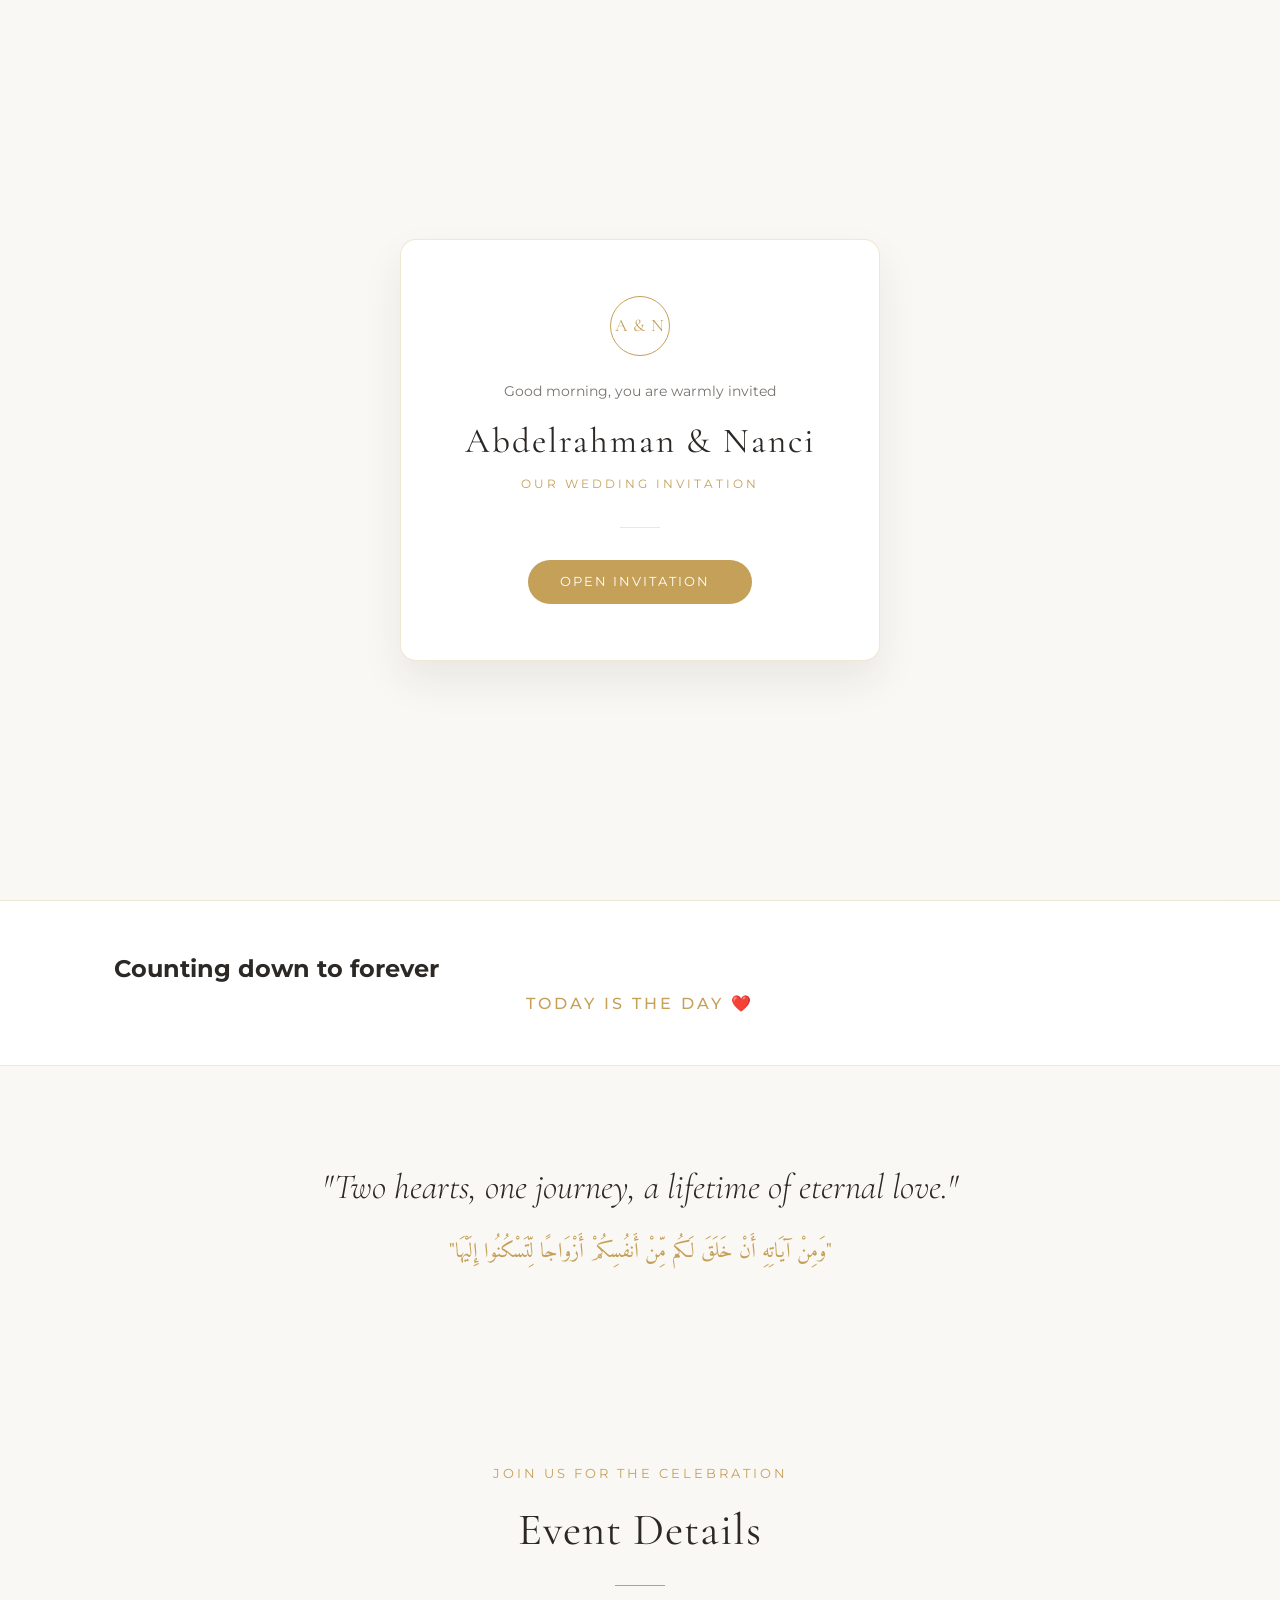
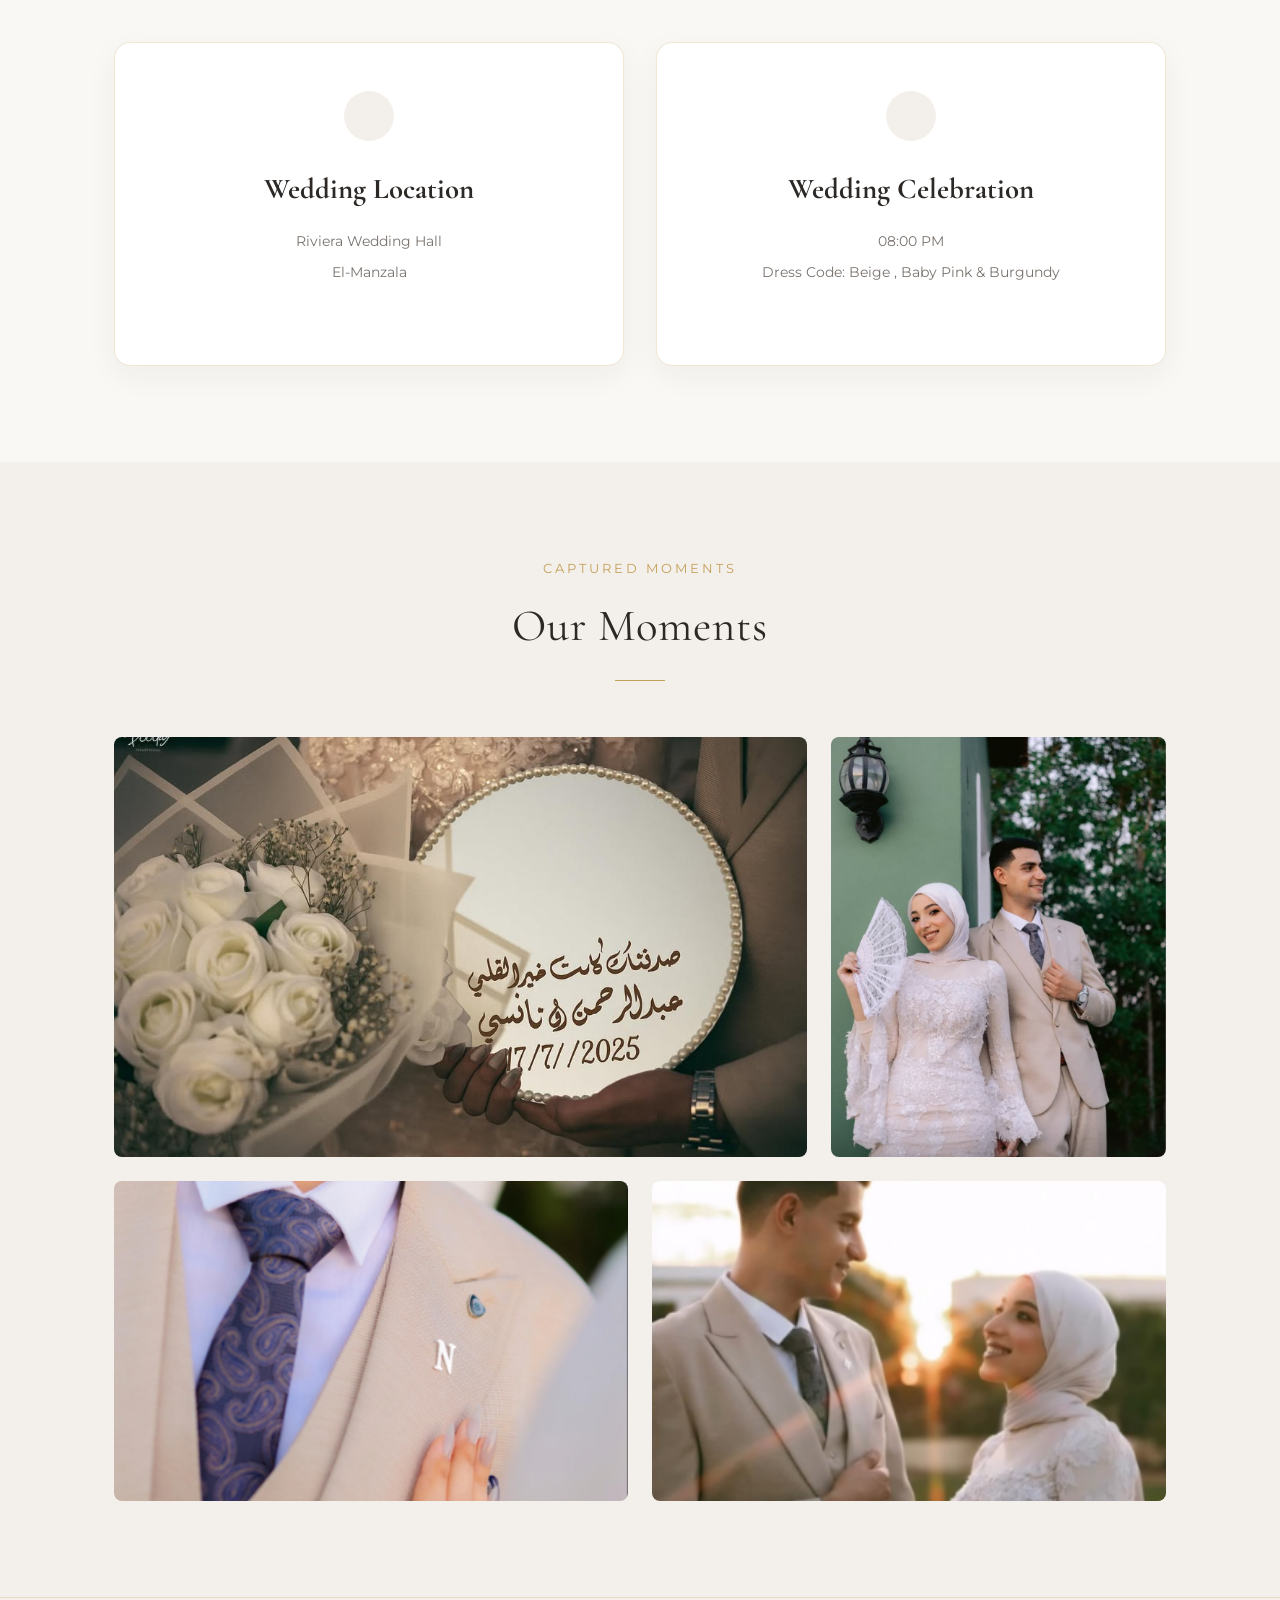
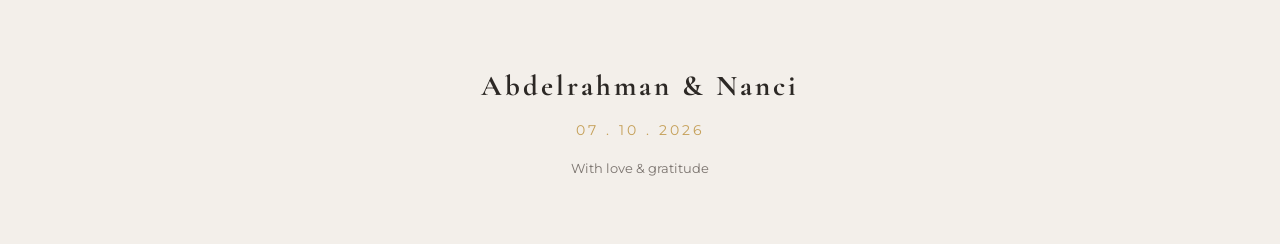
==== index.html @ 09356330 "Initial commit" ====
<!DOCTYPE html>
<html lang="en" dir="ltr">
<head>
    <meta charset="UTF-8">
    <meta name="viewport" content="width=device-width, initial-scale=1.0">
    <meta name="description" content=" Abdelrahman & Nanci Wedding Invitation — Join us as we celebrate the beginning of our forever.">
    <meta name="theme-color" content="#FAF8F5">
    
    <!-- Open Graph Metadata -->
    <meta property="og:title" content="Abdelrahman & Nanci | Wedding Invitation">
    <meta property="og:description" content="Join us in celebrating our wedding on October 2nd.">
    <meta property="og:type" content="website">

    <title>Abdelrahman &amp; Nanci | Wedding Invitation</title>

    <!-- Google Fonts -->
    <link rel="preconnect" href="https://fonts.googleapis.com">
    <link rel="preconnect" href="https://fonts.gstatic.com" crossorigin>
    <link href="https://fonts.googleapis.com/css2?family=Amiri:ital,wght@0,400;0,700;1,400&family=Cormorant+Garamond:ital,wght@0,300;0,400;0,600;1,400&family=Montserrat:wght@300;400;500;600&display=swap" rel="stylesheet">

    <!-- Lucide Icons -->
    <script src="https://unpkg.com/lucide@latest"></script>

    <!-- Main Stylesheet -->
    <link rel="stylesheet" href="index2.css">
</head>
<body>

    <!-- Canvas for Floating Flower Petals Effect -->
    <canvas id="petals-canvas"></canvas>

    <!-- Floating Audio Toggle Button -->
    <button id="audio-toggle" class="floating-audio-btn" aria-label="Toggle Background Music">
        <i data-lucide="music" class="music-icon"></i>
        <span class="audio-pulse"></span>
    </button>
   <!-- Inside index.html (Lines 22-24) -->
<audio id="bg-music" loop preload="auto">
    <!-- تأكد إن الملف موجود في نفس المسار ده أو حط الرابط المباشر -->
    <source src="music/شيرين_ياليلة_بيضا_بدون_موسيقى_دفوف_فقط.mp3" type="audio/mpeg">
</audio>

    <!-- Floating Language Switcher -->
    <div class="lang-switcher-container">
        <button id="lang-toggle-btn" class="lang-toggle-btn" aria-label="Switch Language">
            <span class="lang-label active" data-lang-code="en">EN</span>
            <span class="lang-divider">|</span>
            <span class="lang-label" data-lang-code="ar">عربي</span>
        </button>
    </div>

    <!-- Floating Navigation Bar -->
    <nav class="floating-nav" id="navbar">
        <div class="nav-brand"> A &amp; N </div>
        <button class="nav-hamburger" id="nav-toggle" aria-label="Toggle Menu">
            <i data-lucide="menu"></i>
        </button>
        <ul class="nav-links" id="nav-links">
            <li><a href="#hero" class="nav-item" data-i18n="navHome">Home</a></li>
            <li><a href="#story" class="nav-item" data-i18n="navStory">Our Story</a></li>
            <li><a href="#details" class="nav-item" data-i18n="navDetails">Details</a></li>
            <li><a href="#gallery" class="nav-item" data-i18n="navGallery">Gallery</a></li>
            <li><a href="#rsvp" class="nav-item" data-i18n="navRsvp">RSVP</a></li>
        </ul>
    </nav>

    <!-- 1. OPENING EXPERIENCE (ENVELOPE SCREEN) -->
    <div id="opening-screen" class="opening-screen">
        <div class="envelope-wrapper">
            <div class="envelope-card">
                <div class="monogram-badge"> A &amp; N</div>
                <p class="greeting-time" id="greeting-time">Good day, you are warmly invited</p>
                <h1 class="opening-names">Abdelrahman &amp;  Nanci</h1>
                <p class="opening-subtitle" data-i18n="openingSubtitle">OUR WEDDING INVITATION</p>
                <div class="divider-line"></div>
                <button id="open-invitation-btn" class="btn-opening">
                    <span data-i18n="openInvitationBtn">OPEN INVITATION</span>
                    <i data-lucide="heart" class="btn-icon"></i>
                </button>
            </div>
        </div>
    </div>

    <!-- MAIN INVITATION CONTENT -->
    <main id="main-content" class="main-content">

        <!-- 2. HERO SECTION -->
        <section id="hero" class="hero-section">
            <div class="hero-container">
                <p class="hero-parents-note" data-i18n="heroParentsNote">Together with their families</p>
                
                <div class="hero-names-wrap">
                    <h1 class="hero-name">Abdelrahman </h1>
                    <span class="hero-ampersand">&amp;</span>
                    <h1 class="hero-name"> Nanci</h1>
                </div>

                <div class="hero-date-badge">
                    <span class="date-line"></span>
                    <span class="hero-date-text" data-i18n="heroDateText">07 OCTOBER 2026</span>
                    <span class="date-line"></span>
                </div>

                <div class="hero-actions">
                    <button id="save-date-btn" class="btn-secondary">
                        <i data-lucide="calendar-plus"></i>
                        <span data-i18n="saveTheDate">Save The Date</span>
                    </button>
                </div>

                <a href="#story" class="scroll-discover" aria-label="Scroll Down">
                    <span data-i18n="scrollDiscover">Scroll to discover</span>
                    <i data-lucide="chevron-down" class="bounce-icon"></i>
                </a>
            </div>
        </section>

        <!-- 3. COUNTDOWN TIMER -->
        <section class="countdown-section">
            <div class="section-container">
                <h2 class="section-tag" data-i18n="countdownTag">Counting down to forever</h2>
                <div id="countdown" class="countdown-grid">
                    <div class="countdown-box">
                        <span id="days" class="countdown-num">00</span>
                        <span class="countdown-label" data-i18n="days">DAYS</span>
                    </div>
                    <div class="countdown-separator">:</div>
                    <div class="countdown-box">
                        <span id="hours" class="countdown-num">00</span>
                        <span class="countdown-label" data-i18n="hours">HOURS</span>
                    </div>
                    <div class="countdown-separator">:</div>
                    <div class="countdown-box">
                        <span id="minutes" class="countdown-num">00</span>
                        <span class="countdown-label" data-i18n="minutes">MINUTES</span>
                    </div>
                    <div class="countdown-separator">:</div>
                    <div class="countdown-box">
                        <span id="seconds" class="countdown-num">00</span>
                        <span class="countdown-label" data-i18n="seconds">SECONDS</span>
                    </div>
                </div>
            </div>
        </section>

        <!-- 4. LOVE QUOTE SECTION -->
        <section class="quote-section">
            <div class="section-container">
                <i data-lucide="quote" class="quote-icon"></i>
                <blockquote class="love-quote" data-i18n="loveQuote">
                    "Two hearts, one journey, a lifetime of eternal love." 
                </blockquote>
                <p class="arabic-verse" data-i18n="arabicVerse">
                    "وَمِنْ آيَاتِهِ أَنْ خَلَقَ لَكُم مِّنْ أَنفُسِكُمْ أَزْوَاجًا لِّتَسْكُنُوا إِلَيْهَا"
                </p>
            </div>
        </section>

        <!-- 5. OUR STORY TIMELINE -->
        <!-- <section id="story" class="story-section">
            <div class="section-container">
                <div class="section-header">
                    <span class="section-sub" data-i18n="storySub">Where it all began</span>
                    <h2 class="section-title" data-i18n="storyTitle">Our Story</h2>
                    <div class="section-line"></div>
                </div>

                <div class="timeline"> -->
                    <!-- Event 1 -->
                    <!-- <div class="timeline-item">
                        <div class="timeline-dot"></div>
                        <div class="timeline-content">
                            <span class="timeline-year">2024</span>
                            <h3 data-i18n="story1Title">The First Encounter</h3>
                            <p data-i18n="story1Desc">A quiet moment that sparkled a conversation, turning strangers into inseparable soulmates.</p>
                        </div>
                    </div> -->

                    <!-- Event 2 -->
                    <!-- <div class="timeline-item">
                        <div class="timeline-dot"></div>
                        <div class="timeline-content">
                            <span class="timeline-year">2025</span>
                            <h3 data-i18n="story2Title">The Promise</h3>
                            <p data-i18n="story2Desc">Hand in hand under the twilight sky, choosing each other for all of life's chapters.</p>
                        </div>
                    </div> -->

                    <!-- Event 3 -->
                    <!-- <div class="timeline-item">
                        <div class="timeline-dot"></div>
                        <div class="timeline-content">
                            <span class="timeline-year">2026</span>
                            <h3 data-i18n="story3Title">Forever Begins</h3>
                            <p data-i18n="story3Desc">Surrounded by those we treasure most, we step together into our new lifetime.</p>
                        </div>
                    </div>
                </div>
            </div>
        </section> -->

        <!-- 6. WEDDING DETAILS & CEREMONY/RECEPTION -->
        <section id="details" class="details-section">
            <div class="section-container">
                <div class="section-header">
                    <span class="section-sub" data-i18n="detailsSub">Join us for the celebration</span>
                    <h2 class="section-title" data-i18n="detailsTitle">Event Details</h2>
                    <div class="section-line"></div>
                </div>

                <div class="events-grid">
                    <!-- Ceremony Card -->
                    <div class="event-card">
                        <div class="event-icon-badge">
                            <i data-lucide="sparkles"></i>
                        </div>
                        <h3 class="event-card-title" data-i18n="ceremonyTitle">Wedding Location</h3>
                        <!-- <p class="event-time"><i data-lucide="clock"></i> <span data-i18n="ceremonyTime">06:00 PM</span></p> -->
                        <p class="event-venue" data-i18n="ceremonyVenue"> Riviera Wedding Hall</p>
                        <p class="event-address" data-i18n="ceremonyAddress"> El-Manzala</p>
                        
                        <div class="event-card-actions">
                            <!-- <a id="ceremony-map-btn" href="#" target="_blank" rel="noopener" class="btn-card">
                                <i data-lucide="map-pin"></i> <span data-i18n="viewLocation">View Location</span>
                            </a>
                            <button class="btn-card copy-location-btn" data-location="123 Luxury Avenue, Metropolis">
                                <i data-lucide="copy"></i> <span data-i18n="copyAddress">Copy Address</span>
                            </button> -->
                        </div>
                    </div>

                    <!-- Reception Card -->
                    <div class="event-card">
                        <div class="event-icon-badge">
                            <i data-lucide="glass-water"></i>
                        </div>
                        <h3 class="event-card-title" data-i18n="receptionTitle">Wedding  Celebration</h3>
                        <p class="event-time"><i data-lucide="clock"></i> <span data-i18n="receptionTime">08:00 PM</span></p>
                        <p class="event-dresscode" data-i18n="dressCode">Dress Code: Beige , Baby Pink & Burgundy</p>
                        <!-- <p class="event-venue" data-i18n="receptionVenue">The Crystal Garden Pavilion</p>
                        <p class="event-address" data-i18n="receptionAddress">123 Luxury Avenue, Metropolis</p> -->
                        <!-- <p class="event-dresscode" data-i18n="receptionNote">Music, Fine Dining &amp; Dancing</p> -->

                        <!-- <div class="event-card-actions">
                            <a id="reception-map-btn" href="#" target="_blank" rel="noopener" class="btn-card">
                                <i data-lucide="map-pin"></i> <span data-i18n="viewLocation">View Location</span>
                            </a>
                        </div> -->
                    </div>
                </div>
            </div>
        </section>

        <!-- 7. PHOTO GALLERY -->
        <section id="gallery" class="gallery-section">
            <div class="section-container">
                <div class="section-header">
                    <span class="section-sub" data-i18n="gallerySub">Captured Moments</span>
                    <h2 class="section-title" data-i18n="galleryTitle">Our Moments</h2>
                    <div class="section-line"></div>
                </div>

                <!-- Asymmetrical Editorial Gallery Layout -->
                <div class="gallery-asymmetric">
                
                    <div class="gallery-item item-large" data-img-src="img">
                        <img src="img/img1.jpg">
                        <div class="gallery-overlay"><i data-lucide="maximize-2"></i></div>
                    </div>
                    <div class="gallery-item item-tall" data-img-src="https://images.unsplash.com/photo-1511285560929-80b456fea0bc?auto=format&fit=crop&w=1200&q=80">
                        <img src="img/img2.png">
                        <div class="gallery-overlay"><i data-lucide="maximize-2"></i></div>
                    </div>
                    <div class="gallery-item item-standard" data-img-src="https://images.unsplash.com/photo-1522673607200-164d1b6ce486?auto=format&fit=crop&w=1200&q=80">
                        <img src="img/img7.png">
                        <div class="gallery-overlay"><i data-lucide="maximize-2"></i></div>
                    </div>
                    <div class="gallery-item item-standard" data-img-src="https://images.unsplash.com/photo-1583939003579-730e3918a45a?auto=format&fit=crop&w=1200&q=80">
                        <img src="img/img8.png">
                        <div class="gallery-overlay"><i data-lucide="maximize-2"></i></div>
                    </div>
                </div>
            </div>
        </section>

        <!-- Lightbox Modal -->
        <div id="lightbox-modal" class="lightbox-modal" role="dialog" aria-hidden="true">
            <button id="lightbox-close" class="lightbox-close" aria-label="Close Lightbox">&times;</button>
            <img id="lightbox-img" src="" alt="Enlarged photo view">
        </div>

        <!-- 8. RSVP SECTION -->
        <!-- <section id="rsvp" class="rsvp-section">
            <div class="section-container">
                <div class="section-header">
                    <span class="section-sub" data-i18n="rsvpSub">Kindly respond by September 1st</span>
                    <h2 class="section-title" data-i18n="rsvpTitle">Will You Join Us?</h2>
                    <div class="section-line"></div>
                </div>

                <div class="rsvp-card-wrapper">
                    <form id="rsvp-form" class="rsvp-form">
                        <div class="form-group">
                            <label for="guest-name" data-i18n="labelName">Full Name</label>
                            <input type="text" id="guest-name" class="form-control" required placeholder="e.g. Lord & Lady Smith">
                        </div>

                        <div class="form-row">
                            <div class="form-group">
                                <label for="guest-count" data-i18n="labelGuests">Number of Guests</label>
                                <select id="guest-count" class="form-control">
                                    <option value="1">1 Guest</option>
                                    <option value="2">2 Guests</option>
                                    <option value="3">3 Guests</option>
                                    <option value="4">4 Guests</option>
                                </select>
                            </div> -->

                            <!-- <div class="form-group">
                                <label for="attendance" data-i18n="labelAttendance">Attendance</label>
                                <select id="attendance" class="form-control" required>
                                    <option value="accept" data-i18n="optAccept">Joyfully Accept</option>
                                    <option value="decline" data-i18n="optDecline">Regretfully Decline</option>
                                </select>
                            </div>
                        </div>

                        <div class="form-group">
                            <label for="guest-message" data-i18n="labelMessage">Message for the Couple (Optional)</label>
                            <textarea id="guest-message" class="form-control" rows="3" placeholder="Write your warm wishes..."></textarea>
                        </div>

                        <button type="submit" class="btn-primary" id="rsvp-submit-btn">
                            <span data-i18n="confirmRsvp">Confirm RSVP</span>
                            <i data-lucide="send"></i>
                        </button>
                    </form> -->

                    <!-- Success Feedback Card -->
                    <div id="rsvp-success" class="rsvp-success hidden">
                        <div class="success-icon"><i data-lucide="check-circle-2"></i></div>
                        <h3 data-i18n="rsvpSuccessTitle">Thank You!</h3>
                        <p data-i18n="rsvpSuccessText">Your response has been delightfully received. We look forward to celebrating with you.</p>
                    </div>
                </div>
            </div>
        </section>

    </main>

    <!-- FOOTER -->
    <footer class="footer">
        <div class="section-container">
            <h2 class="footer-names">Abdelrahman &amp; Nanci</h2>
            <p class="footer-date">07 . 10 . 2026</p>
            <p class="footer-note" data-i18n="footerNote">With love &amp; gratitude</p>
        </div>
    </footer>

    <!-- JavaScript File -->
    <script src="main2.js"></script>
</body>
</html>
---- index2.css ----
/* ==========================================================================
   LUXURY DESIGN SYSTEM & CSS VARIABLES
   ========================================================================== */
:root {
    /* Color Palette */
    --color-bg: #FAF8F5;               /* Warm Ivory / Soft Cream */
    --color-surface: #FFFFFF;          /* Pure White for Cards */
    --color-surface-alt: #F3EFEA;      /* Warm Beige Contrast */
    --color-accent-gold: #C5A059;      /* Muted Luxury Gold */
    --color-gold-hover: #B08D46;       /* Deep Gold Hover */
    --color-text-main: #2C2825;        /* Deep Charcoal */
    --color-text-muted: #7A736E;       /* Muted Warm Brown Gray */
    --color-border: rgba(197, 160, 89, 0.25); /* Muted Gold Border */

    /* Typography */
    --font-heading: 'Cormorant Garamond', 'Amiri', serif;
    --font-body: 'Montserrat', 'Amiri', sans-serif;
    --font-arabic: 'Amiri', serif;

    /* Layout & Geometry */
    --radius-sm: 4px;
    --radius-md: 8px;
    --radius-lg: 16px;
    --transition-smooth: all 0.5s cubic-bezier(0.16, 1, 0.3, 1);
    --shadow-soft: 0 10px 30px rgba(44, 40, 37, 0.05);
}

/* RTL Override Variables when [dir="rtl"] */
[dir="rtl"] {
    --font-heading: 'Amiri', 'Cormorant Garamond', serif;
    --font-body: 'Amiri', 'Montserrat', serif;
}

/* ==========================================================================
   RESET & GLOBAL BASE STYLES
   ========================================================================== */
* {
    margin: 0;
    padding: 0;
    box-sizing: border-box;
}

html {
    scroll-behavior: smooth;
    font-size: 16px;
}

body {
    background-color: var(--color-bg);
    color: var(--color-text-main);
    font-family: var(--font-body);
    line-height: 1.7;
    overflow-x: hidden;
    -webkit-font-smoothing: antialiased;
}

/* Petals Floating Canvas */
#petals-canvas {
    position: fixed;
    top: 0;
    left: 0;
    width: 100vw;
    height: 100vh;
    pointer-events: none;
    z-index: 10;
}

.section-container {
    max-width: 1100px;
    margin: 0 auto;
    padding: 0 1.5rem;
}

.section-header {
    text-align: center;
    margin-bottom: 3.5rem;
    animation: revealUp linear both;
    animation-timeline: view();
    animation-range: entry 10% cover 30%;
}

.section-sub {
    text-transform: uppercase;
    letter-spacing: 3px;
    font-size: 0.8rem;
    color: var(--color-accent-gold);
    display: block;
    margin-bottom: 0.5rem;
}

.section-title {
    font-family: var(--font-heading);
    font-size: 2.8rem;
    font-weight: 400;
    letter-spacing: 1px;
}

.section-line {
    width: 50px;
    height: 1px;
    background: var(--color-accent-gold);
    margin: 1rem auto 0;
}

/* ==========================================================================
   FLOATING BUTTONS & NAVIGATION
   ========================================================================== */
.floating-audio-btn {
    position: fixed;
    bottom: 24px;
    right: 24px;
    z-index: 99;
    width: 48px;
    height: 48px;
    border-radius: 50%;
    background: var(--color-surface);
    border: 1px solid var(--color-border);
    color: var(--color-accent-gold);
    cursor: pointer;
    display: flex;
    align-items: center;
    justify-content: center;
    box-shadow: var(--shadow-soft);
    transition: var(--transition-smooth);
}

[dir="rtl"] .floating-audio-btn {
    right: auto;
    left: 24px;
}

.floating-audio-btn:hover {
    transform: scale(1.08);
    background: var(--color-accent-gold);
    color: #FFF;
}

.audio-pulse {
    position: absolute;
    inset: -4px;
    border-radius: 50%;
    border: 1px solid var(--color-accent-gold);
    opacity: 0;
    pointer-events: none;
}

.floating-audio-btn.playing .audio-pulse {
    animation: pulseRing 2s infinite ease-out;
}

@keyframes pulseRing {
    0% { transform: scale(0.9); opacity: 0.8; }
    100% { transform: scale(1.4); opacity: 0; }
}

/* Language Switcher */
.lang-switcher-container {
    position: fixed;
    top: 24px;
    right: 24px;
    z-index: 100;
}

[dir="rtl"] .lang-switcher-container {
    right: auto;
    left: 24px;
}

.lang-toggle-btn {
    background: rgba(250, 248, 245, 0.85);
    backdrop-filter: blur(8px);
    border: 1px solid var(--color-border);
    padding: 6px 14px;
    border-radius: 30px;
    cursor: pointer;
    font-family: var(--font-body);
    font-size: 0.8rem;
    color: var(--color-text-muted);
    display: flex;
    gap: 8px;
    align-items: center;
    box-shadow: var(--shadow-soft);
}

.lang-label.active {
    color: var(--color-accent-gold);
    font-weight: 600;
}

/* Floating Navigation Bar */
.floating-nav {
    position: fixed;
    top: 24px;
    left: 50%;
    transform: translateX(-50%);
    z-index: 90;
    width: 90%;
    max-width: 650px;
    background: rgba(250, 248, 245, 0.85);
    backdrop-filter: blur(12px);
    border: 1px solid var(--color-border);
    border-radius: 40px;
    padding: 0.75rem 1.5rem;
    display: flex;
    align-items: center;
    justify-content: space-between;
    box-shadow: var(--shadow-soft);
    transition: var(--transition-smooth);
}

.nav-brand {
    font-family: var(--font-heading);
    font-size: 1.2rem;
    letter-spacing: 2px;
    color: var(--color-accent-gold);
}

.nav-links {
    display: flex;
    list-style: none;
    gap: 1.5rem;
}

.nav-item {
    text-decoration: none;
    color: var(--color-text-main);
    font-size: 0.85rem;
    font-weight: 400;
    letter-spacing: 1px;
    transition: var(--transition-smooth);
}

.nav-item:hover {
    color: var(--color-accent-gold);
}

.nav-hamburger {
    display: none;
    background: none;
    border: none;
    color: var(--color-text-main);
    cursor: pointer;
}

/* ==========================================================================
   1. OPENING ENVELOPE EXPERIENCE
   ========================================================================== */
.opening-screen {
    position: fixed;
    inset: 0;
    z-index: 999;
    background-color: var(--color-bg);
    display: flex;
    align-items: center;
    justify-content: center;
    padding: 1.5rem;
    transition: opacity 1s cubic-bezier(0.16, 1, 0.3, 1), transform 1s ease;
}

.opening-screen.fade-out {
    opacity: 0;
    transform: scale(1.05);
    pointer-events: none;
}

.envelope-wrapper {
    max-width: 480px;
    width: 100%;
}

.envelope-card {
    background: var(--color-surface);
    border: 1px solid var(--color-border);
    padding: 3.5rem 2rem;
    border-radius: var(--radius-lg);
    text-align: center;
    box-shadow: 0 20px 40px rgba(44, 40, 37, 0.08);
}

.monogram-badge {
    width: 60px;
    height: 60px;
    border-radius: 50%;
    border: 1px solid var(--color-accent-gold);
    display: flex;
    align-items: center;
    justify-content: center;
    margin: 0 auto 1.5rem;
    font-family: var(--font-heading);
    color: var(--color-accent-gold);
    font-size: 1.1rem;
    letter-spacing: 1px;
}

.greeting-time {
    font-size: 0.85rem;
    color: var(--color-text-muted);
    margin-bottom: 0.5rem;
}

.opening-names {
    font-family: var(--font-heading);
    font-size: 2.2rem;
    font-weight: 400;
    letter-spacing: 2px;
    margin-bottom: 0.2rem;
}

.opening-subtitle {
    font-size: 0.75rem;
    letter-spacing: 3px;
    color: var(--color-accent-gold);
}

.divider-line {
    width: 40px;
    height: 1px;
    background: var(--color-border);
    margin: 2rem auto;
}

.btn-opening {
    background: var(--color-accent-gold);
    color: #FFF;
    border: none;
    padding: 0.9rem 2rem;
    border-radius: 30px;
    font-family: var(--font-body);
    font-size: 0.8rem;
    letter-spacing: 2px;
    cursor: pointer;
    display: inline-flex;
    align-items: center;
    gap: 10px;
    transition: var(--transition-smooth);
}

.btn-opening:hover {
    background: var(--color-gold-hover);
    transform: translateY(-2px);
}

/* ==========================================================================
   2. HERO SECTION
   ========================================================================== */
.hero-section {
    min-height: 100vh;
    display: flex;
    align-items: center;
    justify-content: center;
    text-align: center;
    padding: 6rem 1.5rem 4rem;
    position: relative;
    background: radial-gradient(circle at center, rgba(243, 239, 234, 0.6) 0%, var(--color-bg) 70%);
}

.hero-parents-note {
    font-size: 0.9rem;
    text-transform: uppercase;
    letter-spacing: 3px;
    color: var(--color-text-muted);
    margin-bottom: 1.5rem;
}

.hero-names-wrap {
    margin-bottom: 2rem;
}

.hero-name {
    font-family: var(--font-heading);
    font-size: 5rem;
    font-weight: 300;
    letter-spacing: 4px;
    line-height: 1.1;
}

.hero-ampersand {
    display: block;
    font-family: var(--font-heading);
    font-size: 2.5rem;
    color: var(--color-accent-gold);
    font-style: italic;
    margin: 0.5rem 0;
}

.hero-date-badge {
    display: inline-flex;
    align-items: center;
    gap: 15px;
    margin-bottom: 2.5rem;
}

.date-line {
    width: 30px;
    height: 1px;
    background: var(--color-accent-gold);
}

.hero-date-text {
    font-size: 1rem;
    letter-spacing: 3px;
    color: var(--color-accent-gold);
    font-weight: 500;
}

.scroll-discover {
    position: absolute;
    bottom: 30px;
    left: 50%;
    transform: translateX(-50%);
    text-decoration: none;
    color: var(--color-text-muted);
    font-size: 0.75rem;
    letter-spacing: 2px;
    display: flex;
    flex-direction: column;
    align-items: center;
    gap: 8px;
    text-transform: uppercase;
}

.bounce-icon {
    width: 18px;
    height: 18px;
    animation: bounce 2s infinite;
}

@keyframes bounce {
    0%, 20%, 50%, 80%, 100% { transform: translateY(0); }
    40% { transform: translateY(-6px); }
    60% { transform: translateY(-3px); }
}

/* ==========================================================================
   3. COUNTDOWN & BUTTONS
   ========================================================================== */
.countdown-section {
    padding: 3rem 1.5rem;
    background: var(--color-surface);
    border-top: 1px solid var(--color-border);
    border-bottom: 1px solid var(--color-border);
}

.countdown-tag {
    text-align: center;
    font-size: 0.85rem;
    letter-spacing: 2px;
    text-transform: uppercase;
    color: var(--color-accent-gold);
    margin-bottom: 2rem;
}

.countdown-grid {
    display: flex;
    align-items: center;
    justify-content: center;
    gap: 1.5rem;
    animation: revealUp linear both;
    animation-timeline: view();
    animation-range: entry 10% cover 30%;
}

.countdown-box {
    text-align: center;
    min-width: 70px;
}

.countdown-num {
    font-family: var(--font-heading);
    font-size: 3.2rem;
    line-height: 1;
    font-weight: 300;
    color: var(--color-text-main);
}

.countdown-label {
    font-size: 0.7rem;
    letter-spacing: 2px;
    color: var(--color-text-muted);
}

.countdown-separator {
    font-family: var(--font-heading);
    font-size: 2rem;
    color: var(--color-accent-gold);
    margin-top: -1.2rem;
}

/* Buttons */
.btn-primary, .btn-secondary {
    padding: 0.85rem 1.8rem;
    border-radius: 30px;
    font-family: var(--font-body);
    font-size: 0.8rem;
    letter-spacing: 2px;
    cursor: pointer;
    display: inline-flex;
    align-items: center;
    gap: 10px;
    transition: var(--transition-smooth);
    text-transform: uppercase;
    text-decoration: none;
}

.btn-primary {
    background: var(--color-accent-gold);
    color: #FFF;
    border: none;
}

.btn-primary:hover {
    background: var(--color-gold-hover);
}

.btn-secondary {
    background: transparent;
    color: var(--color-text-main);
    border: 1px solid var(--color-border);
}

.btn-secondary:hover {
    border-color: var(--color-accent-gold);
    color: var(--color-accent-gold);
}

/* ==========================================================================
   4. QUOTE SECTION
   ========================================================================== */
.quote-section {
    padding: 6rem 1.5rem;
    text-align: center;
    animation: revealUp linear both;
    animation-timeline: view();
    animation-range: entry 15% cover 35%;
}

.quote-icon {
    width: 32px;
    height: 32px;
    color: var(--color-accent-gold);
    margin-bottom: 1.5rem;
    opacity: 0.6;
}

.love-quote {
    font-family: var(--font-heading);
    font-size: 2.2rem;
    font-weight: 300;
    font-style: italic;
    max-width: 700px;
    margin: 0 auto 1.5rem;
    line-height: 1.4;
}

.arabic-verse {
    font-family: var(--font-arabic);
    font-size: 1.3rem;
    color: var(--color-accent-gold);
    direction: rtl;
}

/* ==========================================================================
   5. OUR STORY TIMELINE
   ========================================================================== */
.story-section {
    padding: 6rem 1.5rem;
    background: var(--color-surface-alt);
}

.timeline {
    position: relative;
    max-width: 700px;
    margin: 0 auto;
}

.timeline::before {
    content: '';
    position: absolute;
    top: 0;
    bottom: 0;
    left: 50%;
    width: 1px;
    background: var(--color-border);
    transform: translateX(-50%);
}

[dir="rtl"] .timeline::before {
    left: auto;
    right: 50%;
    transform: translateX(50%);
}

.timeline-item {
    position: relative;
    margin-bottom: 3rem;
    width: 50%;
    padding: 0 2rem;
    animation: revealUp linear both;
    animation-timeline: view();
    animation-range: entry 10% cover 30%;
}

.timeline-item:nth-child(odd) {
    left: 0;
    text-align: right;
}

.timeline-item:nth-child(even) {
    left: 50%;
    text-align: left;
}

[dir="rtl"] .timeline-item:nth-child(odd) {
    left: auto;
    right: 0;
    text-align: left;
}

[dir="rtl"] .timeline-item:nth-child(even) {
    left: auto;
    right: 50%;
    text-align: right;
}

.timeline-dot {
    position: absolute;
    top: 5px;
    width: 12px;
    height: 12px;
    border-radius: 50%;
    background: var(--color-accent-gold);
    border: 3px solid var(--color-surface-alt);
    transition: transform 0.4s ease;
}

.timeline-item:hover .timeline-dot {
    transform: scale(1.4);
}

.timeline-item:nth-child(odd) .timeline-dot {
    right: -6px;
}

.timeline-item:nth-child(even) .timeline-dot {
    left: -6px;
}

[dir="rtl"] .timeline-item:nth-child(odd) .timeline-dot {
    right: auto;
    left: -6px;
}

[dir="rtl"] .timeline-item:nth-child(even) .timeline-dot {
    left: auto;
    right: -6px;
}

.timeline-year {
    font-family: var(--font-heading);
    font-size: 1.4rem;
    color: var(--color-accent-gold);
}

.timeline-content h3 {
    font-size: 1.1rem;
    font-weight: 500;
    margin-bottom: 0.4rem;
}

.timeline-content p {
    font-size: 0.85rem;
    color: var(--color-text-muted);
}

/* ==========================================================================
   6. DETAILS & CARDS
   ========================================================================== */
.details-section {
    padding: 6rem 1.5rem;
}

.events-grid {
    display: grid;
    grid-template-columns: repeat(auto-fit, minmax(300px, 1fr));
    gap: 2rem;
}

.event-card {
    background: var(--color-surface);
    border: 1px solid var(--color-border);
    border-radius: var(--radius-lg);
    padding: 3rem 2rem;
    text-align: center;
    box-shadow: var(--shadow-soft);
    transition: var(--transition-smooth);
    animation: revealUp linear both;
    animation-timeline: view();
    animation-range: entry 10% cover 30%;
}

.event-card:hover {
    transform: translateY(-8px);
    box-shadow: 0 15px 35px rgba(197, 160, 89, 0.15);
}

.event-icon-badge {
    width: 50px;
    height: 50px;
    border-radius: 50%;
    background: var(--color-surface-alt);
    color: var(--color-accent-gold);
    display: flex;
    align-items: center;
    justify-content: center;
    margin: 0 auto 1.5rem;
    transition: transform 0.4s ease;
}

.event-card:hover .event-icon-badge {
    transform: scale(1.1) rotate(5deg);
}

.event-card-title {
    font-family: var(--font-heading);
    font-size: 1.8rem;
    margin-bottom: 1rem;
}

.event-time, .event-venue, .event-address, .event-dresscode {
    font-size: 0.9rem;
    color: var(--color-text-muted);
    margin-bottom: 0.4rem;
}

.event-card-actions {
    display: flex;
    flex-wrap: wrap;
    justify-content: center;
    gap: 10px;
    margin-top: 2rem;
}

.btn-card {
    padding: 0.6rem 1.2rem;
    border-radius: 20px;
    border: 1px solid var(--color-border);
    background: transparent;
    color: var(--color-text-main);
    font-size: 0.75rem;
    letter-spacing: 1px;
    text-decoration: none;
    cursor: pointer;
    display: inline-flex;
    align-items: center;
    gap: 6px;
    transition: var(--transition-smooth);
}

.btn-card:hover {
    background: var(--color-accent-gold);
    color: #FFF;
    border-color: var(--color-accent-gold);
}

/* ==========================================================================
   7. PHOTO GALLERY (ASYMMETRICAL LAYOUT & SCROLL ANIMATIONS)
   ========================================================================== */
.gallery-section {
    padding: 6rem 1.5rem;
    background: var(--color-surface-alt);
}

.gallery-asymmetric {
    display: grid;
    grid-template-columns: repeat(12, 1fr);
    gap: 1.5rem;
}

.gallery-item {
    position: relative;
    border-radius: var(--radius-md);
    overflow: hidden;
    cursor: pointer;
    will-change: transform, opacity;
    animation: imageReveal linear both;
    animation-timeline: view();
    animation-range: entry 10% cover 35%;
}

.gallery-item img {
    width: 100%;
    height: 100%;
    object-fit: cover;
    display: block;
    transition: transform 0.8s cubic-bezier(0.16, 1, 0.3, 1);
}

.gallery-overlay {
    position: absolute;
    inset: 0;
    background: rgba(44, 40, 37, 0.4);
    display: flex;
    align-items: center;
    justify-content: center;
    color: #FFF;
    opacity: 0;
    transition: var(--transition-smooth);
}

.gallery-item:hover img { 
    transform: scale(1.08); 
}

.gallery-item:hover .gallery-overlay { 
    opacity: 1; 
}

.item-large { grid-column: span 8; height: 420px; }
.item-tall { grid-column: span 4; height: 420px; }
.item-standard { grid-column: span 6; height: 320px; }

/* Lightbox Modal */
.lightbox-modal {
    position: fixed;
    inset: 0;
    z-index: 1000;
    background: rgba(0, 0, 0, 0.9);
    display: flex;
    align-items: center;
    justify-content: center;
    padding: 2rem;
    opacity: 0;
    pointer-events: none;
    transition: var(--transition-smooth);
}

.lightbox-modal.active {
    opacity: 1;
    pointer-events: auto;
}

.lightbox-modal img {
    max-width: 90vw;
    max-height: 85vh;
    border-radius: var(--radius-sm);
    box-shadow: 0 10px 40px rgba(0,0,0,0.5);
}

.lightbox-close {
    position: absolute;
    top: 30px;
    right: 30px;
    background: none;
    border: none;
    color: #FFF;
    font-size: 2.5rem;
    cursor: pointer;
}

/* ==========================================================================
   8. RSVP SECTION & FORM
   ========================================================================== */
.rsvp-section {
    padding: 6rem 1.5rem;
}

.rsvp-card-wrapper {
    max-width: 600px;
    margin: 0 auto;
    background: var(--color-surface);
    border: 1px solid var(--color-border);
    border-radius: var(--radius-lg);
    padding: 3.5rem 2.5rem;
    box-shadow: var(--shadow-soft);
    animation: revealUp linear both;
    animation-timeline: view();
    animation-range: entry 10% cover 30%;
}

.form-group {
    margin-bottom: 1.5rem;
}

.form-row {
    display: grid;
    grid-template-columns: 1fr 1fr;
    gap: 1rem;
}

.form-group label {
    display: block;
    font-size: 0.8rem;
    letter-spacing: 1px;
    text-transform: uppercase;
    color: var(--color-text-muted);
    margin-bottom: 0.5rem;
}

.form-control {
    width: 100%;
    padding: 0.85rem 1rem;
    border-radius: var(--radius-sm);
    border: 1px solid var(--color-border);
    background: var(--color-bg);
    color: var(--color-text-main);
    font-family: inherit;
    font-size: 0.9rem;
    outline: none;
    transition: var(--transition-smooth);
}

.form-control:focus {
    border-color: var(--color-accent-gold);
}

.rsvp-success {
    text-align: center;
    padding: 2rem 0;
}

.success-icon {
    font-size: 3rem;
    color: var(--color-accent-gold);
    margin-bottom: 1rem;
}

.hidden { display: none !important; }

/* ==========================================================================
   9. FOOTER
   ========================================================================== */
.footer {
    padding: 4rem 1.5rem;
    text-align: center;
    background: var(--color-surface-alt);
    border-top: 1px solid var(--color-border);
}

.footer-names {
    font-family: var(--font-heading);
    font-size: 1.8rem;
    letter-spacing: 3px;
    margin-bottom: 0.5rem;
}

.footer-date {
    font-size: 0.85rem;
    letter-spacing: 3px;
    color: var(--color-accent-gold);
    margin-bottom: 1rem;
}

.footer-note {
    font-size: 0.8rem;
    color: var(--color-text-muted);
}

/* ==========================================================================
   10. SCROLL ANIMATION KEYFRAMES
   ========================================================================== */
@keyframes revealUp {
    from {
        opacity: 0;
        transform: translateY(40px);
    }
    to {
        opacity: 1;
        transform: translateY(0);
    }
}

@keyframes imageReveal {
    from {
        opacity: 0;
        transform: scale(0.92) translateY(30px);
    }
    to {
        opacity: 1;
        transform: scale(1) translateY(0);
    }
}

/* ==========================================================================
   11. RESPONSIVE MEDIA QUERIES
   ========================================================================== */
@media (max-width: 850px) {
    .hero-name { font-size: 3.5rem; }
    .item-large, .item-tall, .item-standard { grid-column: span 12; height: 280px; }
    
    .timeline::before { left: 20px; }
    [dir="rtl"] .timeline::before { right: 20px; }
    
    .timeline-item { width: 100%; padding-left: 50px; text-align: left !important; }
    [dir="rtl"] .timeline-item { padding-right: 50px; padding-left: 0; text-align: right !important; }
    
    .timeline-item:nth-child(even) { left: 0; }
    [dir="rtl"] .timeline-item:nth-child(even) { right: 0; }
    
    .timeline-dot { left: 14px !important; }
    [dir="rtl"] .timeline-dot { right: 14px !important; left: auto !important; }

    .nav-links {
        display: none;
        position: absolute;
        top: 100%;
        left: 0;
        right: 0;
        background: var(--color-surface);
        padding: 1.5rem;
        border-radius: var(--radius-md);
        border: 1px solid var(--color-border);
        flex-direction: column;
        text-align: center;
    }
    
    .nav-links.active { display: flex; }
    .nav-hamburger { display: block; }
    .form-row { grid-template-columns: 1fr; }
}

@media (prefers-reduced-motion: reduce) {
    .gallery-item, .event-card, .timeline-item, .section-header, .rsvp-card-wrapper, .quote-section, .countdown-grid {
        animation: none !important;
    }
}
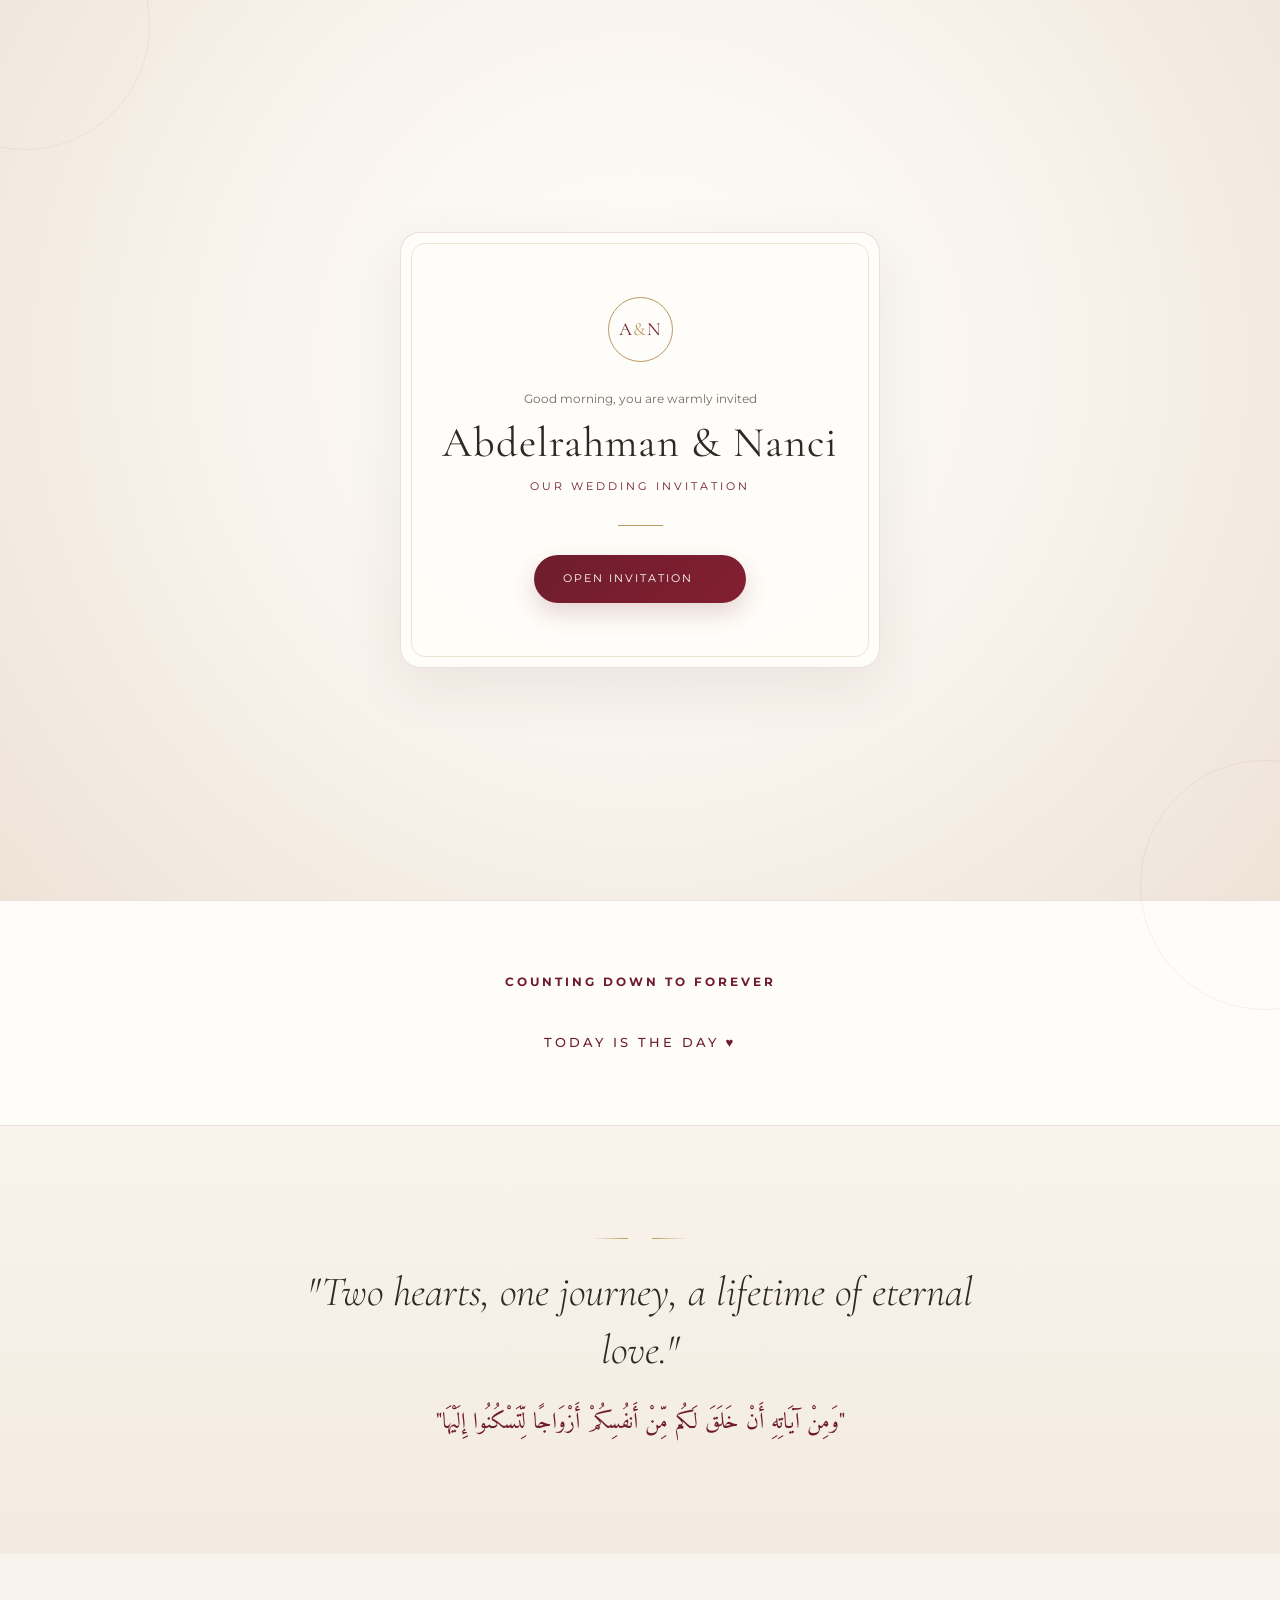
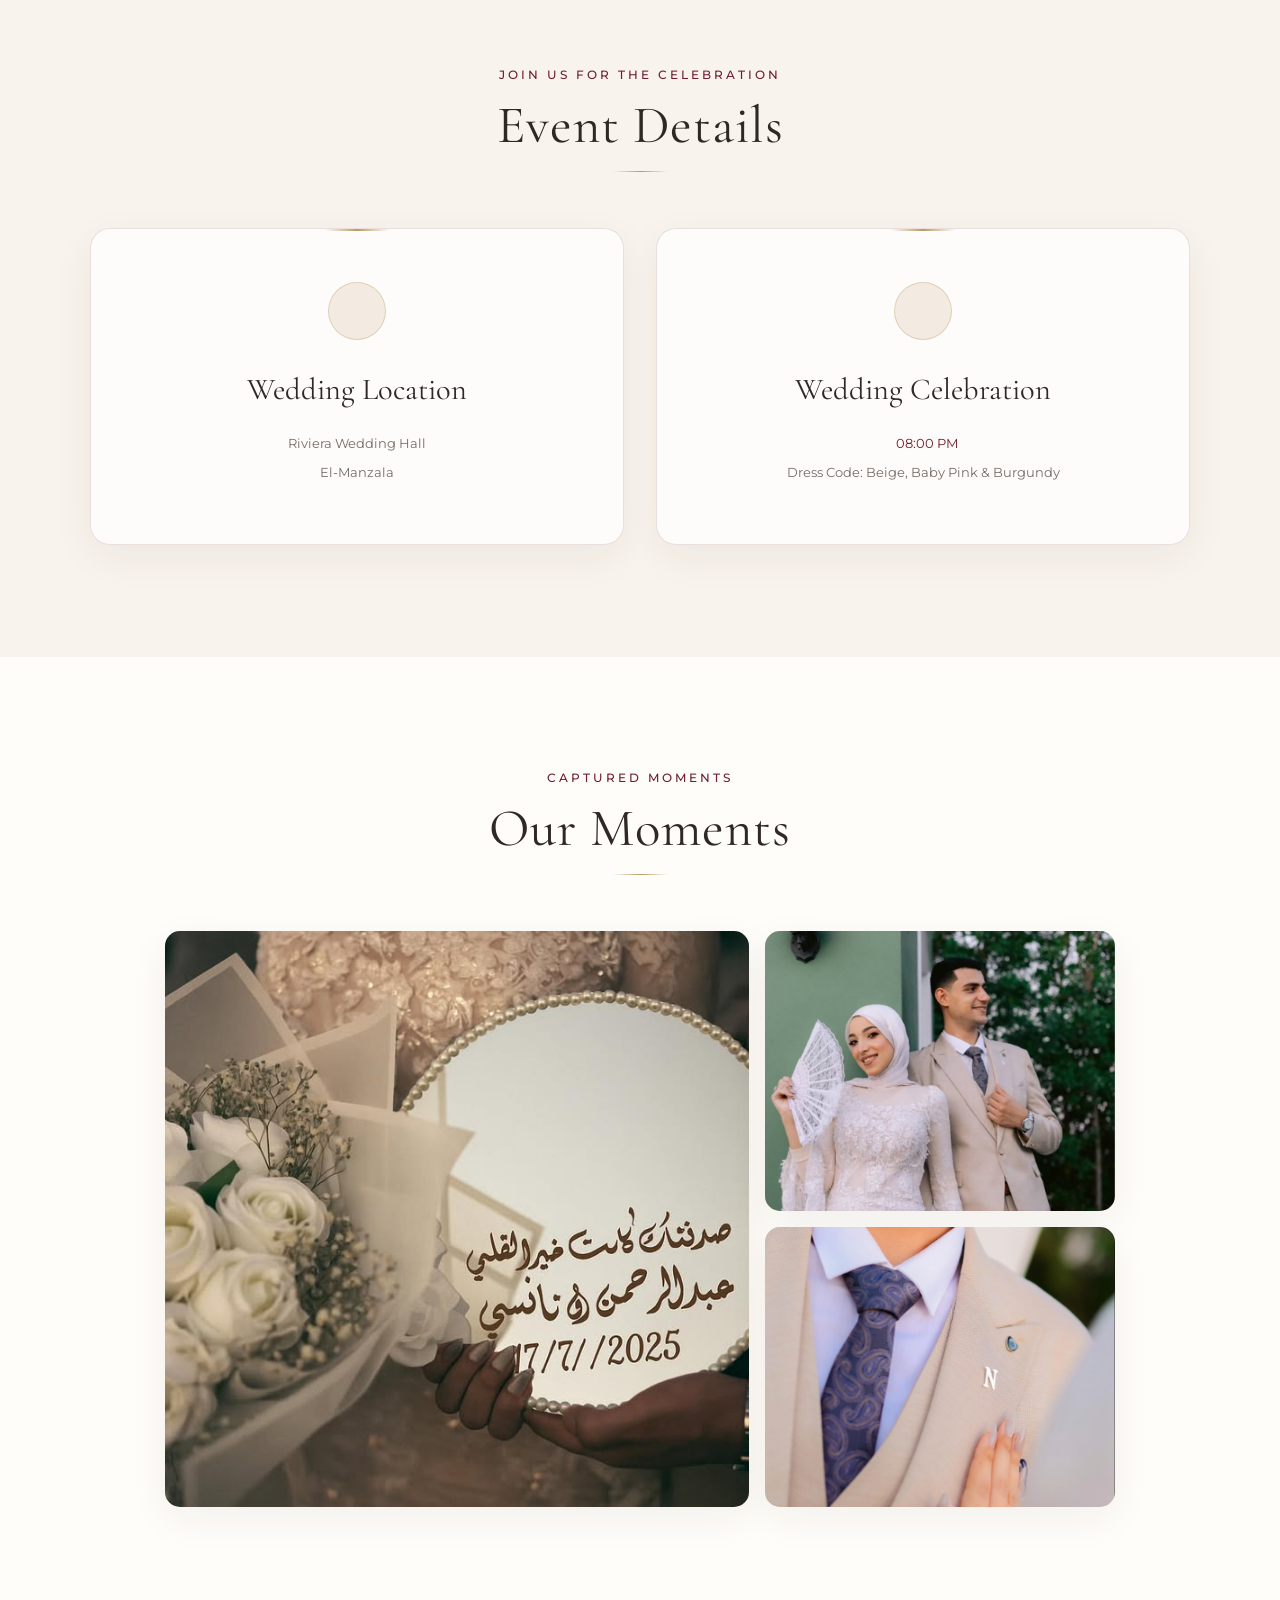
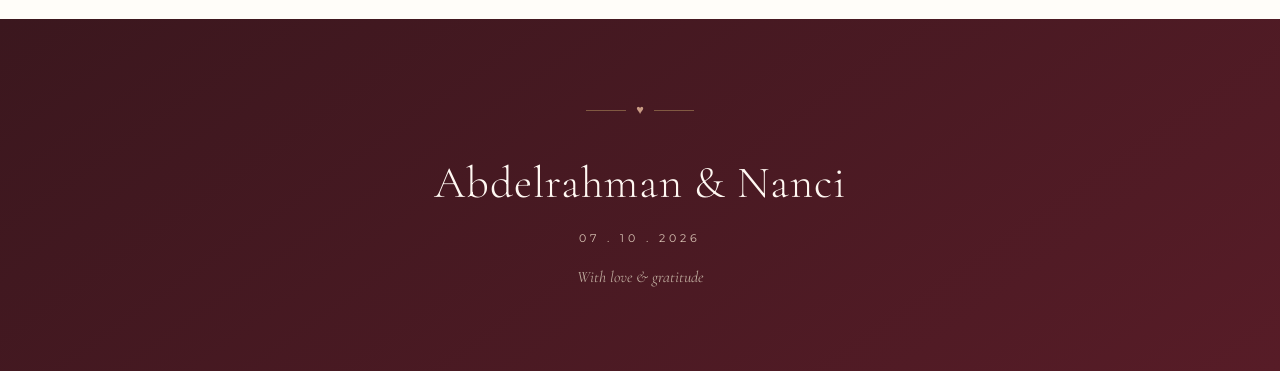
==== commit 8828cfe6: "Update website" ====
--- a/index.html
+++ b/index.html
@@ -1,363 +1,685 @@
 <!DOCTYPE html>
 <html lang="en" dir="ltr">
+
 <head>
     <meta charset="UTF-8">
     <meta name="viewport" content="width=device-width, initial-scale=1.0">
-    <meta name="description" content=" Abdelrahman & Nanci Wedding Invitation — Join us as we celebrate the beginning of our forever.">
-    <meta name="theme-color" content="#FAF8F5">
-    
-    <!-- Open Graph Metadata -->
+
+    <meta name="description"
+        content="Abdelrahman & Nanci Wedding Invitation — Join us as we celebrate the beginning of our forever.">
+
+    <meta name="theme-color" content="#F7F1E9">
+
     <meta property="og:title" content="Abdelrahman & Nanci | Wedding Invitation">
-    <meta property="og:description" content="Join us in celebrating our wedding on October 2nd.">
+    <meta property="og:description" content="Join us in celebrating our wedding on October 7th, 2026.">
     <meta property="og:type" content="website">
 
-    <title>Abdelrahman &amp; Nanci | Wedding Invitation</title>
-
-    <!-- Google Fonts -->
+    <title>Abdelrahman & Nanci | Wedding Invitation</title>
+
+    <!-- Fonts -->
     <link rel="preconnect" href="https://fonts.googleapis.com">
     <link rel="preconnect" href="https://fonts.gstatic.com" crossorigin>
-    <link href="https://fonts.googleapis.com/css2?family=Amiri:ital,wght@0,400;0,700;1,400&family=Cormorant+Garamond:ital,wght@0,300;0,400;0,600;1,400&family=Montserrat:wght@300;400;500;600&display=swap" rel="stylesheet">
+
+    <link
+        href="https://fonts.googleapis.com/css2?family=Amiri:ital,wght@0,400;0,700;1,400&family=Cormorant+Garamond:ital,wght@0,300;0,400;0,500;0,600;1,300;1,400&family=Montserrat:wght@300;400;500;600&display=swap"
+        rel="stylesheet">
 
     <!-- Lucide Icons -->
     <script src="https://unpkg.com/lucide@latest"></script>
 
-    <!-- Main Stylesheet -->
-    <link rel="stylesheet" href="index2.css">
+    <!-- Main CSS -->
+    <link rel="stylesheet" href="index.css">
 </head>
+
 <body>
 
-    <!-- Canvas for Floating Flower Petals Effect -->
-    <canvas id="petals-canvas"></canvas>
-
-    <!-- Floating Audio Toggle Button -->
-    <button id="audio-toggle" class="floating-audio-btn" aria-label="Toggle Background Music">
+    <!-- =========================================
+         FALLING PETALS
+    ========================================== -->
+    <canvas id="petals-canvas" aria-hidden="true"></canvas>
+
+
+    <!-- =========================================
+         AUDIO BUTTON
+    ========================================== -->
+    <button id="audio-toggle"
+        class="floating-audio-btn"
+        aria-label="Toggle Background Music">
+
         <i data-lucide="music" class="music-icon"></i>
         <span class="audio-pulse"></span>
+
     </button>
-   <!-- Inside index.html (Lines 22-24) -->
-<audio id="bg-music" loop preload="auto">
-    <!-- تأكد إن الملف موجود في نفس المسار ده أو حط الرابط المباشر -->
-    <source src="music/شيرين_ياليلة_بيضا_بدون_موسيقى_دفوف_فقط.mp3" type="audio/mpeg">
-</audio>
-
-    <!-- Floating Language Switcher -->
+
+
+    <!-- =========================================
+         BACKGROUND MUSIC
+    ========================================== -->
+    <audio id="bg-music" loop preload="auto">
+        <source
+            src="music/شيرين_ياليلة_بيضا_بدون_موسيقى_دفوف_فقط.mp3"
+            type="audio/mpeg">
+    </audio>
+
+
+    <!-- =========================================
+         LANGUAGE SWITCHER
+    ========================================== -->
     <div class="lang-switcher-container">
-        <button id="lang-toggle-btn" class="lang-toggle-btn" aria-label="Switch Language">
-            <span class="lang-label active" data-lang-code="en">EN</span>
+
+        <button
+            id="lang-toggle-btn"
+            class="lang-toggle-btn"
+            aria-label="Switch Language">
+
+            <span
+                class="lang-label active"
+                data-lang-code="en">
+                EN
+            </span>
+
             <span class="lang-divider">|</span>
-            <span class="lang-label" data-lang-code="ar">عربي</span>
+
+            <span
+                class="lang-label"
+                data-lang-code="ar">
+                عربي
+            </span>
+
         </button>
+
     </div>
 
-    <!-- Floating Navigation Bar -->
+
+    <!-- =========================================
+         FLOATING NAVIGATION
+    ========================================== -->
     <nav class="floating-nav" id="navbar">
-        <div class="nav-brand"> A &amp; N </div>
-        <button class="nav-hamburger" id="nav-toggle" aria-label="Toggle Menu">
+
+        <div class="nav-brand">
+            A <span>&</span> N
+        </div>
+
+        <button
+            class="nav-hamburger"
+            id="nav-toggle"
+            aria-label="Toggle Menu">
+
             <i data-lucide="menu"></i>
+
         </button>
+
         <ul class="nav-links" id="nav-links">
-            <li><a href="#hero" class="nav-item" data-i18n="navHome">Home</a></li>
-            <li><a href="#story" class="nav-item" data-i18n="navStory">Our Story</a></li>
-            <li><a href="#details" class="nav-item" data-i18n="navDetails">Details</a></li>
-            <li><a href="#gallery" class="nav-item" data-i18n="navGallery">Gallery</a></li>
-            <li><a href="#rsvp" class="nav-item" data-i18n="navRsvp">RSVP</a></li>
+
+            <li>
+                <a href="#hero"
+                    class="nav-item"
+                    data-i18n="navHome">
+                    Home
+                </a>
+            </li>
+
+            <li>
+                <a href="#details"
+                    class="nav-item"
+                    data-i18n="navDetails">
+                    Details
+                </a>
+            </li>
+
+            <li>
+                <a href="#gallery"
+                    class="nav-item"
+                    data-i18n="navGallery">
+                    Gallery
+                </a>
+            </li>
+
         </ul>
+
     </nav>
 
-    <!-- 1. OPENING EXPERIENCE (ENVELOPE SCREEN) -->
+
+    <!-- =========================================
+         OPENING SCREEN
+    ========================================== -->
     <div id="opening-screen" class="opening-screen">
+
+        <div class="opening-decoration decoration-one"></div>
+        <div class="opening-decoration decoration-two"></div>
+
         <div class="envelope-wrapper">
+
             <div class="envelope-card">
-                <div class="monogram-badge"> A &amp; N</div>
-                <p class="greeting-time" id="greeting-time">Good day, you are warmly invited</p>
-                <h1 class="opening-names">Abdelrahman &amp;  Nanci</h1>
-                <p class="opening-subtitle" data-i18n="openingSubtitle">OUR WEDDING INVITATION</p>
+
+                <div class="monogram-badge">
+                    A <span>&</span> N
+                </div>
+
+                <p
+                    class="greeting-time"
+                    id="greeting-time">
+                    Good day, you are warmly invited
+                </p>
+
+                <h1 class="opening-names">
+                    Abdelrahman & Nanci
+                </h1>
+
+                <p
+                    class="opening-subtitle"
+                    data-i18n="openingSubtitle">
+                    OUR WEDDING INVITATION
+                </p>
+
                 <div class="divider-line"></div>
-                <button id="open-invitation-btn" class="btn-opening">
-                    <span data-i18n="openInvitationBtn">OPEN INVITATION</span>
-                    <i data-lucide="heart" class="btn-icon"></i>
+
+                <button
+                    id="open-invitation-btn"
+                    class="btn-opening">
+
+                    <span data-i18n="openInvitationBtn">
+                        OPEN INVITATION
+                    </span>
+
+                    <i
+                        data-lucide="heart"
+                        class="btn-icon">
+                    </i>
+
                 </button>
+
             </div>
+
         </div>
+
     </div>
 
-    <!-- MAIN INVITATION CONTENT -->
+
+    <!-- =========================================
+         MAIN INVITATION
+    ========================================== -->
     <main id="main-content" class="main-content">
 
-        <!-- 2. HERO SECTION -->
+
+        <!-- =====================================
+             HERO
+        ====================================== -->
         <section id="hero" class="hero-section">
+
+            <div class="hero-glow"></div>
+
             <div class="hero-container">
-                <p class="hero-parents-note" data-i18n="heroParentsNote">Together with their families</p>
-                
+
+                <p
+                    class="hero-parents-note"
+                    data-i18n="heroParentsNote">
+                    Together with their families
+                </p>
+
+                <div class="hero-ornament">
+                    <span></span>
+                    <i data-lucide="heart"></i>
+                    <span></span>
+                </div>
+
                 <div class="hero-names-wrap">
-                    <h1 class="hero-name">Abdelrahman </h1>
-                    <span class="hero-ampersand">&amp;</span>
-                    <h1 class="hero-name"> Nanci</h1>
+
+                    <h1 class="hero-name">
+                        Abdelrahman
+                    </h1>
+
+                    <span class="hero-ampersand">
+                        &
+                    </span>
+
+                    <h1 class="hero-name">
+                        Nanci
+                    </h1>
+
                 </div>
 
                 <div class="hero-date-badge">
+
                     <span class="date-line"></span>
-                    <span class="hero-date-text" data-i18n="heroDateText">07 OCTOBER 2026</span>
+
+                    <span
+                        class="hero-date-text"
+                        data-i18n="heroDateText">
+                        07 OCTOBER 2026
+                    </span>
+
                     <span class="date-line"></span>
+
                 </div>
 
                 <div class="hero-actions">
-                    <button id="save-date-btn" class="btn-secondary">
+
+                    <button
+                        id="save-date-btn"
+                        class="btn-secondary">
+
                         <i data-lucide="calendar-plus"></i>
-                        <span data-i18n="saveTheDate">Save The Date</span>
+
+                        <span data-i18n="saveTheDate">
+                            Save The Date
+                        </span>
+
                     </button>
-                </div>
-
-                <a href="#story" class="scroll-discover" aria-label="Scroll Down">
-                    <span data-i18n="scrollDiscover">Scroll to discover</span>
-                    <i data-lucide="chevron-down" class="bounce-icon"></i>
+
+                </div>
+
+                <a
+                    href="#countdown-section"
+                    class="scroll-discover"
+                    aria-label="Scroll Down">
+
+                    <span data-i18n="scrollDiscover">
+                        Scroll to discover
+                    </span>
+
+                    <i
+                        data-lucide="chevron-down"
+                        class="bounce-icon">
+                    </i>
+
                 </a>
+
             </div>
+
         </section>
 
-        <!-- 3. COUNTDOWN TIMER -->
-        <section class="countdown-section">
+
+        <!-- =====================================
+             COUNTDOWN
+        ====================================== -->
+        <section
+            id="countdown-section"
+            class="countdown-section">
+
             <div class="section-container">
-                <h2 class="section-tag" data-i18n="countdownTag">Counting down to forever</h2>
-                <div id="countdown" class="countdown-grid">
+
+                <h2
+                    class="section-tag"
+                    data-i18n="countdownTag">
+                    Counting down to forever
+                </h2>
+
+                <div
+                    id="countdown"
+                    class="countdown-grid">
+
                     <div class="countdown-box">
                         <span id="days" class="countdown-num">00</span>
-                        <span class="countdown-label" data-i18n="days">DAYS</span>
-                    </div>
+                        <span
+                            class="countdown-label"
+                            data-i18n="days">
+                            DAYS
+                        </span>
+                    </div>
+
                     <div class="countdown-separator">:</div>
+
                     <div class="countdown-box">
                         <span id="hours" class="countdown-num">00</span>
-                        <span class="countdown-label" data-i18n="hours">HOURS</span>
-                    </div>
+                        <span
+                            class="countdown-label"
+                            data-i18n="hours">
+                            HOURS
+                        </span>
+                    </div>
+
                     <div class="countdown-separator">:</div>
+
                     <div class="countdown-box">
                         <span id="minutes" class="countdown-num">00</span>
-                        <span class="countdown-label" data-i18n="minutes">MINUTES</span>
-                    </div>
+                        <span
+                            class="countdown-label"
+                            data-i18n="minutes">
+                            MINUTES
+                        </span>
+                    </div>
+
                     <div class="countdown-separator">:</div>
+
                     <div class="countdown-box">
                         <span id="seconds" class="countdown-num">00</span>
-                        <span class="countdown-label" data-i18n="seconds">SECONDS</span>
-                    </div>
-                </div>
+                        <span
+                            class="countdown-label"
+                            data-i18n="seconds">
+                            SECONDS
+                        </span>
+                    </div>
+
+                </div>
+
             </div>
+
         </section>
 
-        <!-- 4. LOVE QUOTE SECTION -->
+
+        <!-- =====================================
+             QUOTE
+        ====================================== -->
         <section class="quote-section">
+
             <div class="section-container">
-                <i data-lucide="quote" class="quote-icon"></i>
-                <blockquote class="love-quote" data-i18n="loveQuote">
-                    "Two hearts, one journey, a lifetime of eternal love." 
+
+                <div class="quote-ornament">
+                    <span></span>
+                    <i data-lucide="heart"></i>
+                    <span></span>
+                </div>
+
+                <blockquote
+                    class="love-quote"
+                    data-i18n="loveQuote">
+
+                    "Two hearts, one journey,
+                    a lifetime of eternal love."
+
                 </blockquote>
-                <p class="arabic-verse" data-i18n="arabicVerse">
-                    "وَمِنْ آيَاتِهِ أَنْ خَلَقَ لَكُم مِّنْ أَنفُسِكُمْ أَزْوَاجًا لِّتَسْكُنُوا إِلَيْهَا"
+
+                <p
+                    class="arabic-verse"
+                    data-i18n="arabicVerse">
+
+                    "وَمِنْ آيَاتِهِ أَنْ خَلَقَ لَكُم
+                    مِّنْ أَنفُسِكُمْ أَزْوَاجًا
+                    لِّتَسْكُنُوا إِلَيْهَا"
+
                 </p>
+
             </div>
+
         </section>
 
-        <!-- 5. OUR STORY TIMELINE -->
-        <!-- <section id="story" class="story-section">
+
+        <!-- =====================================
+             EVENT DETAILS
+        ====================================== -->
+        <section
+            id="details"
+            class="details-section">
+
             <div class="section-container">
+
                 <div class="section-header">
-                    <span class="section-sub" data-i18n="storySub">Where it all began</span>
-                    <h2 class="section-title" data-i18n="storyTitle">Our Story</h2>
+
+                    <span
+                        class="section-sub"
+                        data-i18n="detailsSub">
+
+                        Join us for the celebration
+
+                    </span>
+
+                    <h2
+                        class="section-title"
+                        data-i18n="detailsTitle">
+
+                        Event Details
+
+                    </h2>
+
                     <div class="section-line"></div>
-                </div>
-
-                <div class="timeline"> -->
-                    <!-- Event 1 -->
-                    <!-- <div class="timeline-item">
-                        <div class="timeline-dot"></div>
-                        <div class="timeline-content">
-                            <span class="timeline-year">2024</span>
-                            <h3 data-i18n="story1Title">The First Encounter</h3>
-                            <p data-i18n="story1Desc">A quiet moment that sparkled a conversation, turning strangers into inseparable soulmates.</p>
+
+                </div>
+
+
+                <div class="events-grid">
+
+
+                    <!-- LOCATION -->
+                    <div class="event-card">
+
+                        <div class="event-card-top-line"></div>
+
+                        <div class="event-icon-badge">
+                            <i data-lucide="map-pin"></i>
                         </div>
-                    </div> -->
-
-                    <!-- Event 2 -->
-                    <!-- <div class="timeline-item">
-                        <div class="timeline-dot"></div>
-                        <div class="timeline-content">
-                            <span class="timeline-year">2025</span>
-                            <h3 data-i18n="story2Title">The Promise</h3>
-                            <p data-i18n="story2Desc">Hand in hand under the twilight sky, choosing each other for all of life's chapters.</p>
-                        </div>
-                    </div> -->
-
-                    <!-- Event 3 -->
-                    <!-- <div class="timeline-item">
-                        <div class="timeline-dot"></div>
-                        <div class="timeline-content">
-                            <span class="timeline-year">2026</span>
-                            <h3 data-i18n="story3Title">Forever Begins</h3>
-                            <p data-i18n="story3Desc">Surrounded by those we treasure most, we step together into our new lifetime.</p>
-                        </div>
-                    </div>
-                </div>
-            </div>
-        </section> -->
-
-        <!-- 6. WEDDING DETAILS & CEREMONY/RECEPTION -->
-        <section id="details" class="details-section">
-            <div class="section-container">
-                <div class="section-header">
-                    <span class="section-sub" data-i18n="detailsSub">Join us for the celebration</span>
-                    <h2 class="section-title" data-i18n="detailsTitle">Event Details</h2>
-                    <div class="section-line"></div>
-                </div>
-
-                <div class="events-grid">
-                    <!-- Ceremony Card -->
+
+                        <h3
+                            class="event-card-title"
+                            data-i18n="ceremonyTitle">
+
+                            Wedding Location
+
+                        </h3>
+
+                        <p
+                            class="event-venue"
+                            data-i18n="ceremonyVenue">
+
+                            Riviera Wedding Hall
+
+                        </p>
+
+                        <p
+                            class="event-address"
+                            data-i18n="ceremonyAddress">
+
+                            El-Manzala
+
+                        </p>
+
+                    </div>
+
+
+                    <!-- CELEBRATION -->
                     <div class="event-card">
-                        <div class="event-icon-badge">
-                            <i data-lucide="sparkles"></i>
-                        </div>
-                        <h3 class="event-card-title" data-i18n="ceremonyTitle">Wedding Location</h3>
-                        <!-- <p class="event-time"><i data-lucide="clock"></i> <span data-i18n="ceremonyTime">06:00 PM</span></p> -->
-                        <p class="event-venue" data-i18n="ceremonyVenue"> Riviera Wedding Hall</p>
-                        <p class="event-address" data-i18n="ceremonyAddress"> El-Manzala</p>
-                        
-                        <div class="event-card-actions">
-                            <!-- <a id="ceremony-map-btn" href="#" target="_blank" rel="noopener" class="btn-card">
-                                <i data-lucide="map-pin"></i> <span data-i18n="viewLocation">View Location</span>
-                            </a>
-                            <button class="btn-card copy-location-btn" data-location="123 Luxury Avenue, Metropolis">
-                                <i data-lucide="copy"></i> <span data-i18n="copyAddress">Copy Address</span>
-                            </button> -->
-                        </div>
-                    </div>
-
-                    <!-- Reception Card -->
-                    <div class="event-card">
+
+                        <div class="event-card-top-line"></div>
+
                         <div class="event-icon-badge">
                             <i data-lucide="glass-water"></i>
                         </div>
-                        <h3 class="event-card-title" data-i18n="receptionTitle">Wedding  Celebration</h3>
-                        <p class="event-time"><i data-lucide="clock"></i> <span data-i18n="receptionTime">08:00 PM</span></p>
-                        <p class="event-dresscode" data-i18n="dressCode">Dress Code: Beige , Baby Pink & Burgundy</p>
-                        <!-- <p class="event-venue" data-i18n="receptionVenue">The Crystal Garden Pavilion</p>
-                        <p class="event-address" data-i18n="receptionAddress">123 Luxury Avenue, Metropolis</p> -->
-                        <!-- <p class="event-dresscode" data-i18n="receptionNote">Music, Fine Dining &amp; Dancing</p> -->
-
-                        <!-- <div class="event-card-actions">
-                            <a id="reception-map-btn" href="#" target="_blank" rel="noopener" class="btn-card">
-                                <i data-lucide="map-pin"></i> <span data-i18n="viewLocation">View Location</span>
-                            </a>
+
+                        <h3
+                            class="event-card-title"
+                            data-i18n="receptionTitle">
+
+                            Wedding Celebration
+
+                        </h3>
+
+                        <p class="event-time">
+
+                            <i data-lucide="clock"></i>
+
+                            <span data-i18n="receptionTime">
+                                08:00 PM
+                            </span>
+
+                        </p>
+
+                        <p
+                            class="event-dresscode"
+                            data-i18n="dressCode">
+
+                            Dress Code:
+                            Beige, Baby Pink & Burgundy
+
+                        </p>
+
+                    </div>
+
+                </div>
+
+            </div>
+
+        </section>
+
+
+        <!-- =====================================
+             GALLERY
+        ====================================== -->
+        <section
+            id="gallery"
+            class="gallery-section">
+
+            <div class="section-container">
+
+                <div class="section-header">
+
+                    <span
+                        class="section-sub"
+                        data-i18n="gallerySub">
+
+                        Captured Moments
+
+                    </span>
+
+                    <h2
+                        class="section-title"
+                        data-i18n="galleryTitle">
+
+                        Our Moments
+
+                    </h2>
+
+                    <div class="section-line"></div>
+
+                </div>
+
+
+                <div class="gallery-asymmetric">
+
+
+                    <div
+                        class="gallery-item item-large"
+                        data-img-src="img/img1.jpg">
+
+                        <img
+                            src="img/img1.jpg"
+                            alt="Abdelrahman and Nanci moment"
+                            loading="lazy">
+
+                        <div class="gallery-overlay">
+                            <i data-lucide="maximize-2"></i>
+                        </div>
+
+                    </div>
+
+
+                    <div
+                        class="gallery-item item-tall"
+                        data-img-src="img/img2.png">
+
+                        <img
+                            src="img/img2.png"
+                            alt="Abdelrahman and Nanci moment"
+                            loading="lazy">
+
+                        <div class="gallery-overlay">
+                            <i data-lucide="maximize-2"></i>
+                        </div>
+
+                    </div>
+
+
+                    <div
+                        class="gallery-item item-standard"
+                        data-img-src="img/img7.png">
+
+                        <img
+                            src="img/img7.png"
+                            alt="Abdelrahman and Nanci moment"
+                            loading="lazy">
+
+                        <div class="gallery-overlay">
+                            <i data-lucide="maximize-2"></i>
+                        </div>
+
+                    </div>
+
+
+                    <!-- <div
+                        class="gallery-item item-standard"
+                        data-img-src="img/img8.png">
+
+                        <img
+                            src="img/img8.png"
+                            alt="Abdelrahman and Nanci moment"
+                            loading="lazy">
+
+                        <div class="gallery-overlay">
+                            <i data-lucide="maximize-2"></i>
                         </div> -->
-                    </div>
-                </div>
+
+                    </div>
+
+                </div>
+
             </div>
+
         </section>
 
-        <!-- 7. PHOTO GALLERY -->
-        <section id="gallery" class="gallery-section">
-            <div class="section-container">
-                <div class="section-header">
-                    <span class="section-sub" data-i18n="gallerySub">Captured Moments</span>
-                    <h2 class="section-title" data-i18n="galleryTitle">Our Moments</h2>
-                    <div class="section-line"></div>
-                </div>
-
-                <!-- Asymmetrical Editorial Gallery Layout -->
-                <div class="gallery-asymmetric">
-                
-                    <div class="gallery-item item-large" data-img-src="img">
-                        <img src="img/img1.jpg">
-                        <div class="gallery-overlay"><i data-lucide="maximize-2"></i></div>
-                    </div>
-                    <div class="gallery-item item-tall" data-img-src="https://images.unsplash.com/photo-1511285560929-80b456fea0bc?auto=format&fit=crop&w=1200&q=80">
-                        <img src="img/img2.png">
-                        <div class="gallery-overlay"><i data-lucide="maximize-2"></i></div>
-                    </div>
-                    <div class="gallery-item item-standard" data-img-src="https://images.unsplash.com/photo-1522673607200-164d1b6ce486?auto=format&fit=crop&w=1200&q=80">
-                        <img src="img/img7.png">
-                        <div class="gallery-overlay"><i data-lucide="maximize-2"></i></div>
-                    </div>
-                    <div class="gallery-item item-standard" data-img-src="https://images.unsplash.com/photo-1583939003579-730e3918a45a?auto=format&fit=crop&w=1200&q=80">
-                        <img src="img/img8.png">
-                        <div class="gallery-overlay"><i data-lucide="maximize-2"></i></div>
-                    </div>
-                </div>
-            </div>
-        </section>
-
-        <!-- Lightbox Modal -->
-        <div id="lightbox-modal" class="lightbox-modal" role="dialog" aria-hidden="true">
-            <button id="lightbox-close" class="lightbox-close" aria-label="Close Lightbox">&times;</button>
-            <img id="lightbox-img" src="" alt="Enlarged photo view">
+
+        <!-- =====================================
+             LIGHTBOX
+        ====================================== -->
+        <div
+            id="lightbox-modal"
+            class="lightbox-modal"
+            role="dialog"
+            aria-hidden="true">
+
+            <button
+                id="lightbox-close"
+                class="lightbox-close"
+                aria-label="Close Lightbox">
+
+                &times;
+
+            </button>
+
+            <img
+                id="lightbox-img"
+                src=""
+                alt="Enlarged photo view">
+
         </div>
 
-        <!-- 8. RSVP SECTION -->
-        <!-- <section id="rsvp" class="rsvp-section">
-            <div class="section-container">
-                <div class="section-header">
-                    <span class="section-sub" data-i18n="rsvpSub">Kindly respond by September 1st</span>
-                    <h2 class="section-title" data-i18n="rsvpTitle">Will You Join Us?</h2>
-                    <div class="section-line"></div>
-                </div>
-
-                <div class="rsvp-card-wrapper">
-                    <form id="rsvp-form" class="rsvp-form">
-                        <div class="form-group">
-                            <label for="guest-name" data-i18n="labelName">Full Name</label>
-                            <input type="text" id="guest-name" class="form-control" required placeholder="e.g. Lord & Lady Smith">
-                        </div>
-
-                        <div class="form-row">
-                            <div class="form-group">
-                                <label for="guest-count" data-i18n="labelGuests">Number of Guests</label>
-                                <select id="guest-count" class="form-control">
-                                    <option value="1">1 Guest</option>
-                                    <option value="2">2 Guests</option>
-                                    <option value="3">3 Guests</option>
-                                    <option value="4">4 Guests</option>
-                                </select>
-                            </div> -->
-
-                            <!-- <div class="form-group">
-                                <label for="attendance" data-i18n="labelAttendance">Attendance</label>
-                                <select id="attendance" class="form-control" required>
-                                    <option value="accept" data-i18n="optAccept">Joyfully Accept</option>
-                                    <option value="decline" data-i18n="optDecline">Regretfully Decline</option>
-                                </select>
-                            </div>
-                        </div>
-
-                        <div class="form-group">
-                            <label for="guest-message" data-i18n="labelMessage">Message for the Couple (Optional)</label>
-                            <textarea id="guest-message" class="form-control" rows="3" placeholder="Write your warm wishes..."></textarea>
-                        </div>
-
-                        <button type="submit" class="btn-primary" id="rsvp-submit-btn">
-                            <span data-i18n="confirmRsvp">Confirm RSVP</span>
-                            <i data-lucide="send"></i>
-                        </button>
-                    </form> -->
-
-                    <!-- Success Feedback Card -->
-                    <div id="rsvp-success" class="rsvp-success hidden">
-                        <div class="success-icon"><i data-lucide="check-circle-2"></i></div>
-                        <h3 data-i18n="rsvpSuccessTitle">Thank You!</h3>
-                        <p data-i18n="rsvpSuccessText">Your response has been delightfully received. We look forward to celebrating with you.</p>
-                    </div>
-                </div>
-            </div>
-        </section>
-
     </main>
 
-    <!-- FOOTER -->
+
+    <!-- =========================================
+         FOOTER
+    ========================================== -->
     <footer class="footer">
+
+        <div class="footer-ornament">
+            <span></span>
+            <span class="footer-heart">♥</span>
+            <span></span>
+        </div>
+
         <div class="section-container">
-            <h2 class="footer-names">Abdelrahman &amp; Nanci</h2>
-            <p class="footer-date">07 . 10 . 2026</p>
-            <p class="footer-note" data-i18n="footerNote">With love &amp; gratitude</p>
+
+            <h2 class="footer-names">
+                Abdelrahman & Nanci
+            </h2>
+
+            <p class="footer-date">
+                07 . 10 . 2026
+            </p>
+
+            <p
+                class="footer-note"
+                data-i18n="footerNote">
+
+                With love & gratitude
+
+            </p>
+
         </div>
+
     </footer>
 
-    <!-- JavaScript File -->
-    <script src="main2.js"></script>
+
+    <!-- JavaScript -->
+    <script src="main.js"></script>
+
 </body>
 </html>
--- a/index.css
+++ b/index.css
@@ -0,0 +1,2158 @@
+/* =========================================================
+   ABDELRAHMAN & NANCI
+   PREMIUM LUXURY ROMANTIC WEDDING INVITATION
+========================================================= */
+
+:root {
+
+    /* ---------- Colors ---------- */
+
+    --ivory: #f8f3ec;
+    --cream: #f3ebe1;
+    --beige: #e9ded1;
+    --white: #fffdf9;
+
+    --burgundy: #6f1d2c;
+    --deep-red: #821f30;
+    --wine: #8d3444;
+    --soft-red: #a9545f;
+
+    --gold: #b99a62;
+    --gold-soft: rgba(185, 154, 98, 0.35);
+
+    --text: #302824;
+    --text-soft: #766c65;
+    --text-light: #9a9088;
+
+    --border: rgba(111, 29, 44, 0.13);
+
+    /* ---------- Typography ---------- */
+
+    --font-heading:
+        "Cormorant Garamond",
+        "Times New Roman",
+        serif;
+
+    --font-body:
+        "Montserrat",
+        Arial,
+        sans-serif;
+
+    --font-arabic:
+        "Amiri",
+        serif;
+
+    /* ---------- Layout ---------- */
+
+    --max-width: 1100px;
+
+    --radius-sm: 5px;
+    --radius-md: 12px;
+    --radius-lg: 20px;
+
+    /* ---------- Shadows ---------- */
+
+    --shadow-soft:
+        0 12px 40px rgba(48, 40, 36, 0.06);
+
+    --shadow-card:
+        0 20px 60px rgba(48, 40, 36, 0.08);
+
+    --shadow-hover:
+        0 25px 70px rgba(111, 29, 44, 0.12);
+
+    /* ---------- Transitions ---------- */
+
+    --transition:
+        0.55s cubic-bezier(0.16, 1, 0.3, 1);
+}
+
+
+/* =========================================================
+   RTL
+========================================================= */
+
+[dir="rtl"] {
+
+    --font-heading:
+        "Amiri",
+        "Cormorant Garamond",
+        serif;
+
+    --font-body:
+        "Amiri",
+        sans-serif;
+}
+
+
+/* =========================================================
+   RESET
+========================================================= */
+
+* {
+    margin: 0;
+    padding: 0;
+    box-sizing: border-box;
+}
+
+html {
+    scroll-behavior: smooth;
+    font-size: 16px;
+}
+
+body {
+
+    background: var(--ivory);
+
+    color: var(--text);
+
+    font-family: var(--font-body);
+
+    line-height: 1.7;
+
+    overflow-x: hidden;
+
+    -webkit-font-smoothing: antialiased;
+}
+
+img {
+    display: block;
+    max-width: 100%;
+}
+
+button,
+input,
+textarea,
+select {
+    font: inherit;
+}
+
+button {
+    -webkit-tap-highlight-color: transparent;
+}
+
+a {
+    color: inherit;
+}
+
+
+/* =========================================================
+   PETAL CANVAS
+========================================================= */
+
+#petals-canvas {
+
+    position: fixed;
+
+    inset: 0;
+
+    width: 100vw;
+    height: 100vh;
+
+    pointer-events: none;
+
+    z-index: 15;
+
+    opacity: 0.9;
+}
+
+
+/* =========================================================
+   GLOBAL CONTAINER
+========================================================= */
+
+.section-container {
+
+    width: min(
+        calc(100% - 3rem),
+        var(--max-width)
+    );
+
+    margin-inline: auto;
+}
+
+
+/* =========================================================
+   SECTION HEADERS
+========================================================= */
+
+.section-header {
+
+    text-align: center;
+
+    margin-bottom: 3.5rem;
+
+    animation:
+        revealUp
+        1s
+        ease both;
+}
+
+.section-sub {
+
+    display: block;
+
+    margin-bottom: 0.65rem;
+
+    color: var(--burgundy);
+
+    font-size: 0.72rem;
+
+    font-weight: 500;
+
+    letter-spacing: 3px;
+
+    text-transform: uppercase;
+}
+
+.section-title {
+
+    font-family: var(--font-heading);
+
+    font-size: clamp(
+        2.4rem,
+        5vw,
+        3.3rem
+    );
+
+    font-weight: 400;
+
+    line-height: 1.1;
+
+    letter-spacing: 1px;
+}
+
+.section-line {
+
+    width: 55px;
+
+    height: 1px;
+
+    margin: 1.1rem auto 0;
+
+    background:
+        linear-gradient(
+            to right,
+            transparent,
+            var(--gold),
+            transparent
+        );
+}
+
+
+/* =========================================================
+   FLOATING AUDIO
+========================================================= */
+
+.floating-audio-btn {
+
+    position: fixed;
+
+    right: 25px;
+    bottom: 25px;
+
+    z-index: 100;
+
+    width: 48px;
+    height: 48px;
+
+    border-radius: 50%;
+
+    border: 1px solid var(--gold-soft);
+
+    background:
+        rgba(255, 253, 249, 0.9);
+
+    color: var(--burgundy);
+
+    display: flex;
+
+    align-items: center;
+    justify-content: center;
+
+    cursor: pointer;
+
+    box-shadow: var(--shadow-soft);
+
+    backdrop-filter: blur(10px);
+
+    transition: var(--transition);
+}
+
+[dir="rtl"] .floating-audio-btn {
+
+    right: auto;
+    left: 25px;
+}
+
+.floating-audio-btn:hover {
+
+    transform: translateY(-3px);
+
+    background: var(--burgundy);
+
+    color: white;
+}
+
+.floating-audio-btn svg {
+
+    width: 18px;
+    height: 18px;
+}
+
+.audio-pulse {
+
+    position: absolute;
+
+    inset: -5px;
+
+    border-radius: 50%;
+
+    border: 1px solid var(--burgundy);
+
+    opacity: 0;
+}
+
+.floating-audio-btn.playing .audio-pulse {
+
+    animation:
+        pulseRing
+        2.4s
+        infinite
+        ease-out;
+}
+
+@keyframes pulseRing {
+
+    0% {
+        transform: scale(0.9);
+        opacity: 0.7;
+    }
+
+    100% {
+        transform: scale(1.35);
+        opacity: 0;
+    }
+}
+
+
+/* =========================================================
+   LANGUAGE SWITCHER
+========================================================= */
+
+.lang-switcher-container {
+
+    position: fixed;
+
+    top: 25px;
+    right: 25px;
+
+    z-index: 101;
+}
+
+[dir="rtl"] .lang-switcher-container {
+
+    right: auto;
+    left: 25px;
+}
+
+.lang-toggle-btn {
+
+    border:
+        1px solid
+        rgba(111, 29, 44, 0.15);
+
+    background:
+        rgba(248, 243, 236, 0.88);
+
+    backdrop-filter: blur(12px);
+
+    border-radius: 30px;
+
+    padding: 7px 14px;
+
+    display: flex;
+
+    align-items: center;
+
+    gap: 8px;
+
+    cursor: pointer;
+
+    color: var(--text-soft);
+
+    font-size: 0.72rem;
+
+    letter-spacing: 1px;
+
+    box-shadow: var(--shadow-soft);
+
+    transition: var(--transition);
+}
+
+.lang-toggle-btn:hover {
+
+    border-color: var(--gold);
+}
+
+.lang-label.active {
+
+    color: var(--burgundy);
+
+    font-weight: 600;
+}
+
+.lang-divider {
+    opacity: 0.4;
+}
+
+
+/* =========================================================
+   NAVIGATION
+========================================================= */
+
+.floating-nav {
+
+    position: fixed;
+
+    top: 24px;
+    left: 50%;
+
+    transform: translateX(-50%);
+
+    z-index: 90;
+
+    width: min(
+        calc(100% - 180px),
+        650px
+    );
+
+    min-height: 55px;
+
+    padding: 0.65rem 1.4rem;
+
+    display: flex;
+
+    align-items: center;
+    justify-content: space-between;
+
+    border:
+        1px solid
+        rgba(111, 29, 44, 0.12);
+
+    border-radius: 40px;
+
+    background:
+        rgba(248, 243, 236, 0.86);
+
+    backdrop-filter: blur(14px);
+
+    box-shadow: var(--shadow-soft);
+
+    transition: var(--transition);
+}
+
+.nav-brand {
+
+    font-family: var(--font-heading);
+
+    font-size: 1.35rem;
+
+    letter-spacing: 2px;
+
+    color: var(--burgundy);
+
+    white-space: nowrap;
+}
+
+.nav-brand span {
+    color: var(--gold);
+}
+
+.nav-links {
+
+    list-style: none;
+
+    display: flex;
+
+    align-items: center;
+
+    gap: 1.6rem;
+}
+
+.nav-item {
+
+    position: relative;
+
+    text-decoration: none;
+
+    color: var(--text);
+
+    font-size: 0.73rem;
+
+    letter-spacing: 1.4px;
+
+    text-transform: uppercase;
+
+    transition: var(--transition);
+}
+
+.nav-item::after {
+
+    content: "";
+
+    position: absolute;
+
+    left: 0;
+    bottom: -5px;
+
+    width: 0;
+    height: 1px;
+
+    background: var(--burgundy);
+
+    transition: var(--transition);
+}
+
+.nav-item:hover {
+
+    color: var(--burgundy);
+}
+
+.nav-item:hover::after {
+
+    width: 100%;
+}
+
+.nav-hamburger {
+
+    display: none;
+
+    border: 0;
+
+    background: transparent;
+
+    cursor: pointer;
+
+    color: var(--burgundy);
+}
+
+
+/* =========================================================
+   OPENING SCREEN
+========================================================= */
+
+.opening-screen {
+
+    position: fixed;
+
+    inset: 0;
+
+    z-index: 999;
+
+    display: flex;
+
+    align-items: center;
+    justify-content: center;
+
+    padding: 1.5rem;
+
+    background:
+
+        radial-gradient(
+            circle at 50% 40%,
+            #fffdf9 0%,
+            var(--ivory) 50%,
+            #eee3d7 100%
+        );
+
+    transition:
+        opacity 1s ease,
+        transform 1s ease;
+}
+
+.opening-screen.fade-out {
+
+    opacity: 0;
+
+    transform: scale(1.035);
+
+    pointer-events: none;
+}
+
+.envelope-wrapper {
+
+    width: min(
+        100%,
+        480px
+    );
+}
+
+.envelope-card {
+
+    position: relative;
+
+    padding:
+        4rem 2.3rem;
+
+    text-align: center;
+
+    background:
+        rgba(255, 253, 249, 0.94);
+
+    border:
+        1px solid
+        rgba(111, 29, 44, 0.13);
+
+    box-shadow: var(--shadow-card);
+
+    border-radius: var(--radius-lg);
+}
+
+.envelope-card::before {
+
+    content: "";
+
+    position: absolute;
+
+    inset: 10px;
+
+    border:
+        1px solid
+        rgba(185, 154, 98, 0.25);
+
+    border-radius: 14px;
+
+    pointer-events: none;
+}
+
+.monogram-badge {
+
+    position: relative;
+
+    width: 65px;
+    height: 65px;
+
+    margin:
+        0 auto
+        1.6rem;
+
+    border:
+        1px solid
+        var(--gold);
+
+    border-radius: 50%;
+
+    display: flex;
+
+    align-items: center;
+    justify-content: center;
+
+    color: var(--burgundy);
+
+    font-family: var(--font-heading);
+
+    font-size: 1.15rem;
+
+    letter-spacing: 1px;
+}
+
+.monogram-badge span {
+    color: var(--gold);
+}
+
+.greeting-time {
+
+    color: var(--text-soft);
+
+    font-size: 0.78rem;
+
+    margin-bottom: 0.6rem;
+}
+
+.opening-names {
+
+    font-family: var(--font-heading);
+
+    font-size: clamp(
+        2rem,
+        7vw,
+        2.65rem
+    );
+
+    font-weight: 400;
+
+    line-height: 1.15;
+
+    color: var(--text);
+
+    letter-spacing: 1px;
+}
+
+.opening-subtitle {
+
+    margin-top: 0.65rem;
+
+    color: var(--burgundy);
+
+    font-size: 0.67rem;
+
+    letter-spacing: 3px;
+
+    text-transform: uppercase;
+}
+
+.divider-line {
+
+    width: 45px;
+
+    height: 1px;
+
+    margin: 1.8rem auto;
+
+    background: var(--gold);
+}
+
+.btn-opening {
+
+    border: 0;
+
+    padding:
+        0.9rem
+        1.8rem;
+
+    border-radius: 40px;
+
+    display: inline-flex;
+
+    align-items: center;
+
+    gap: 9px;
+
+    color: white;
+
+    background:
+        linear-gradient(
+            135deg,
+            var(--burgundy),
+            var(--deep-red)
+        );
+
+    font-size: 0.7rem;
+
+    letter-spacing: 2px;
+
+    cursor: pointer;
+
+    box-shadow:
+        0 10px 25px
+        rgba(111, 29, 44, 0.18);
+
+    transition: var(--transition);
+}
+
+.btn-opening:hover {
+
+    transform: translateY(-3px);
+
+    box-shadow:
+        0 15px 35px
+        rgba(111, 29, 44, 0.24);
+}
+
+.btn-icon {
+    width: 15px;
+    height: 15px;
+}
+
+.opening-decoration {
+
+    position: absolute;
+
+    width: 250px;
+    height: 250px;
+
+    border-radius: 50%;
+
+    border:
+        1px solid
+        rgba(111, 29, 44, 0.06);
+
+    pointer-events: none;
+}
+
+.decoration-one {
+
+    top: -100px;
+    left: -100px;
+}
+
+.decoration-two {
+
+    right: -110px;
+    bottom: -110px;
+}
+
+
+/* =========================================================
+   HERO
+========================================================= */
+
+.hero-section {
+
+    position: relative;
+
+    min-height: 100svh;
+
+    display: flex;
+
+    align-items: center;
+    justify-content: center;
+
+    padding:
+        8rem
+        1.5rem
+        5rem;
+
+    text-align: center;
+
+    overflow: hidden;
+
+    background:
+        radial-gradient(
+            circle at 50% 45%,
+            rgba(220, 136, 136, 0.7),
+            transparent 42%
+        ),
+        var(--ivory);
+}
+
+.hero-container {
+
+    position: relative;
+
+    z-index: 2;
+
+    width: 100%;
+}
+
+.hero-glow {
+
+    position: absolute;
+
+    width: 600px;
+    height: 600px;
+
+    left: 50%;
+    top: 50%;
+
+    transform: translate(-50%, -50%);
+
+    border-radius: 50%;
+
+    background:
+        radial-gradient(
+            circle,
+            rgba(185,154,98,0.08),
+            transparent 68%
+        );
+
+    pointer-events: none;
+}
+
+.hero-parents-note {
+
+    color: var(--text-soft);
+
+    font-size: 0.72rem;
+
+    letter-spacing: 3px;
+
+    text-transform: uppercase;
+
+    margin-bottom: 1.5rem;
+}
+
+.hero-ornament,
+.quote-ornament {
+
+    display: flex;
+
+    align-items: center;
+    justify-content: center;
+
+    gap: 12px;
+
+    margin-bottom: 1rem;
+
+    color: var(--burgundy);
+}
+
+.hero-ornament span,
+.quote-ornament span {
+
+    width: 35px;
+
+    height: 1px;
+
+    background:
+        linear-gradient(
+            to right,
+            transparent,
+            var(--gold)
+        );
+}
+
+.hero-ornament span:last-child,
+.quote-ornament span:last-child {
+
+    background:
+        linear-gradient(
+            to left,
+            transparent,
+            var(--gold)
+        );
+}
+
+.hero-ornament svg,
+.quote-ornament svg {
+
+    width: 14px;
+    height: 14px;
+
+    fill: rgba(111,29,44,0.08);
+}
+
+.hero-names-wrap {
+
+    margin-bottom: 2rem;
+}
+
+.hero-name {
+
+    font-family: var(--font-heading);
+
+    font-size: clamp(
+        4rem,
+        10vw,
+        7rem
+    );
+
+    font-weight: 300;
+
+    line-height: 0.9;
+
+    letter-spacing: 1px;
+
+    color: var(--text);
+}
+
+.hero-ampersand {
+
+    display: block;
+
+    margin:
+        0.7rem
+        0
+        0.4rem;
+
+    color: var(--burgundy);
+
+    font-family: var(--font-heading);
+
+    font-size: clamp(
+        2rem,
+        5vw,
+        3rem
+    );
+
+    font-style: italic;
+
+    font-weight: 300;
+}
+
+.hero-date-badge {
+
+    display: inline-flex;
+
+    align-items: center;
+    justify-content: center;
+
+    gap: 14px;
+
+    margin-bottom: 2.5rem;
+}
+
+.date-line {
+
+    width: 30px;
+
+    height: 1px;
+
+    background: var(--gold);
+}
+
+.hero-date-text {
+
+    color: var(--burgundy);
+
+    font-size: 0.82rem;
+
+    font-weight: 500;
+
+    letter-spacing: 3px;
+}
+
+.hero-actions {
+
+    display: flex;
+
+    justify-content: center;
+}
+
+.btn-secondary {
+
+    padding:
+        0.8rem
+        1.5rem;
+
+    border-radius: 40px;
+
+    border:
+        1px solid
+        rgba(111,29,44,0.18);
+
+    background:
+        rgba(255,255,255,0.3);
+
+    color: var(--text);
+
+    display: inline-flex;
+
+    align-items: center;
+
+    gap: 9px;
+
+    font-size: 0.68rem;
+
+    letter-spacing: 1.8px;
+
+    text-transform: uppercase;
+
+    cursor: pointer;
+
+    transition: var(--transition);
+}
+
+.btn-secondary:hover {
+
+    color: white;
+
+    background: var(--burgundy);
+
+    border-color: var(--burgundy);
+
+    transform: translateY(-3px);
+}
+
+.btn-secondary svg {
+
+    width: 15px;
+    height: 15px;
+}
+
+.scroll-discover {
+
+    position: absolute;
+
+    left: 50%;
+    bottom: 25px;
+
+    transform: translateX(-50%);
+
+    display: flex;
+
+    flex-direction: column;
+
+    align-items: center;
+
+    gap: 5px;
+
+    text-decoration: none;
+
+    color: var(--text-light);
+
+    font-size: 0.62rem;
+
+    letter-spacing: 2px;
+
+    text-transform: uppercase;
+}
+
+.bounce-icon {
+
+    width: 17px;
+    height: 17px;
+
+    animation:
+        gentleBounce
+        2.5s
+        infinite
+        ease-in-out;
+}
+
+@keyframes gentleBounce {
+
+    0%,100% {
+        transform: translateY(0);
+    }
+
+    50% {
+        transform: translateY(5px);
+    }
+}
+
+
+/* =========================================================
+   COUNTDOWN
+========================================================= */
+
+.countdown-section {
+
+    position: relative;
+
+    padding:
+        4.5rem
+        1.5rem;
+
+    background: var(--white);
+
+    border-top:
+        1px solid
+        var(--border);
+
+    border-bottom:
+        1px solid
+        var(--border);
+}
+
+.section-tag {
+
+    margin-bottom: 2.4rem;
+
+    text-align: center;
+
+    color: var(--burgundy);
+
+    font-size: 0.72rem;
+
+    letter-spacing: 3px;
+
+    text-transform: uppercase;
+}
+
+.countdown-grid {
+
+    display: flex;
+
+    align-items: center;
+    justify-content: center;
+
+    gap: clamp(
+        0.7rem,
+        3vw,
+        1.7rem
+    );
+}
+
+.countdown-box {
+
+    min-width: 65px;
+
+    text-align: center;
+}
+
+.countdown-num {
+
+    display: block;
+
+    font-family: var(--font-heading);
+
+    font-size: clamp(
+        2.5rem,
+        6vw,
+        3.5rem
+    );
+
+    font-weight: 300;
+
+    line-height: 1;
+
+    color: var(--text);
+}
+
+.countdown-label {
+
+    display: block;
+
+    margin-top: 0.35rem;
+
+    color: var(--text-light);
+
+    font-size: 0.58rem;
+
+    letter-spacing: 2px;
+}
+
+.countdown-separator {
+
+    margin-top: -1.2rem;
+
+    color: var(--gold);
+
+    font-family: var(--font-heading);
+
+    font-size: 1.8rem;
+}
+
+
+/* =========================================================
+   QUOTE
+========================================================= */
+
+.quote-section {
+
+    padding:
+        7rem
+        1.5rem;
+
+    text-align: center;
+
+    background:
+        linear-gradient(
+            180deg,
+            var(--ivory),
+            var(--cream)
+        );
+}
+
+.quote-ornament {
+
+    margin-bottom: 1.5rem;
+}
+
+.love-quote {
+
+    max-width: 720px;
+
+    margin:
+        0 auto
+        1.5rem;
+
+    font-family: var(--font-heading);
+
+    font-size: clamp(
+        1.8rem,
+        4vw,
+        2.6rem
+    );
+
+    font-style: italic;
+
+    font-weight: 300;
+
+    line-height: 1.4;
+
+    color: var(--text);
+}
+
+.arabic-verse {
+
+    max-width: 750px;
+
+    margin-inline: auto;
+
+    color: var(--burgundy);
+
+    font-family: var(--font-arabic);
+
+    font-size: clamp(
+        1.15rem,
+        3vw,
+        1.4rem
+    );
+
+    direction: rtl;
+}
+
+
+/* =========================================================
+   DETAILS
+========================================================= */
+
+.details-section {
+
+    padding:
+        7rem
+        1.5rem;
+
+    background: var(--ivory);
+}
+
+.events-grid {
+
+    display: grid;
+
+    grid-template-columns:
+        repeat(
+            2,
+            minmax(0, 1fr)
+        );
+
+    gap: 2rem;
+}
+
+.event-card {
+
+    position: relative;
+
+    overflow: hidden;
+
+    padding:
+        3.3rem
+        2rem;
+
+    text-align: center;
+
+    background: rgba(255,255,255,0.72);
+
+    border:
+        1px solid
+        var(--border);
+
+    border-radius: var(--radius-lg);
+
+    box-shadow: var(--shadow-soft);
+
+    transition: var(--transition);
+}
+
+.event-card:hover {
+
+    transform: translateY(-8px);
+
+    box-shadow: var(--shadow-hover);
+
+    border-color:
+        rgba(111,29,44,0.22);
+}
+
+.event-card-top-line {
+
+    position: absolute;
+
+    top: 0;
+    left: 50%;
+
+    transform: translateX(-50%);
+
+    width: 65px;
+
+    height: 2px;
+
+    background:
+        linear-gradient(
+            to right,
+            transparent,
+            var(--gold),
+            transparent
+        );
+}
+
+.event-icon-badge {
+
+    width: 58px;
+    height: 58px;
+
+    margin:
+        0 auto
+        1.5rem;
+
+    border-radius: 50%;
+
+    background: var(--cream);
+
+    border:
+        1px solid
+        rgba(185,154,98,0.35);
+
+    display: flex;
+
+    align-items: center;
+    justify-content: center;
+
+    color: var(--burgundy);
+
+    transition: var(--transition);
+}
+
+.event-card:hover .event-icon-badge {
+
+    background: var(--burgundy);
+
+    color: white;
+
+    transform:
+        scale(1.08)
+        rotate(3deg);
+}
+
+.event-icon-badge svg {
+
+    width: 20px;
+    height: 20px;
+}
+
+.event-card-title {
+
+    margin-bottom: 1rem;
+
+    font-family: var(--font-heading);
+
+    font-size: 1.9rem;
+
+    font-weight: 400;
+}
+
+.event-venue,
+.event-address,
+.event-time,
+.event-dresscode {
+
+    color: var(--text-soft);
+
+    font-size: 0.82rem;
+
+    margin-bottom: 0.45rem;
+}
+
+.event-time {
+
+    display: flex;
+
+    align-items: center;
+    justify-content: center;
+
+    gap: 7px;
+
+    color: var(--burgundy);
+}
+
+.event-time svg {
+
+    width: 14px;
+    height: 14px;
+}
+
+
+/* =========================================================
+   GALLERY
+========================================================= */
+
+.gallery-section {
+
+    padding:
+        7rem
+        1.5rem;
+
+    background: var(--white);
+}
+
+.gallery-asymmetric {
+
+    display: grid;
+
+    grid-template-columns:
+        1.25fr
+        0.75fr;
+
+    grid-template-rows:
+        280px
+        280px;
+
+    gap: 1rem;
+
+    max-width: 950px;
+
+    margin-inline: auto;
+}
+
+.gallery-item {
+
+    position: relative;
+
+    overflow: hidden;
+
+    border-radius: 15px;
+
+    cursor: pointer;
+
+    background: var(--cream);
+
+    box-shadow: var(--shadow-soft);
+}
+
+.gallery-item img {
+
+    width: 100%;
+    height: 100%;
+
+    object-fit: cover;
+
+    transition:
+        transform
+        0.9s
+        cubic-bezier(
+            0.16,
+            1,
+            0.3,
+            1
+        );
+}
+
+.gallery-item:hover img {
+
+    transform: scale(1.045);
+}
+
+.item-large {
+
+    grid-row: span 2;
+}
+
+.gallery-overlay {
+
+    position: absolute;
+
+    inset: 0;
+
+    display: flex;
+
+    align-items: center;
+    justify-content: center;
+
+    background:
+        rgba(65, 25, 30, 0.18);
+
+    opacity: 0;
+
+    transition: var(--transition);
+}
+
+.gallery-item:hover .gallery-overlay {
+
+    opacity: 1;
+}
+
+.gallery-overlay svg {
+
+    width: 25px;
+    height: 25px;
+
+    color: white;
+}
+
+
+/* =========================================================
+   LIGHTBOX
+========================================================= */
+
+.lightbox-modal {
+
+    position: fixed;
+
+    inset: 0;
+
+    z-index: 1000;
+
+    display: flex;
+
+    align-items: center;
+    justify-content: center;
+
+    padding: 2rem;
+
+    background:
+        rgba(30, 18, 18, 0.94);
+
+    opacity: 0;
+
+    visibility: hidden;
+
+    transition:
+        opacity
+        0.4s
+        ease,
+        visibility
+        0.4s
+        ease;
+}
+
+.lightbox-modal.active {
+
+    opacity: 1;
+
+    visibility: visible;
+}
+
+.lightbox-modal img {
+
+    max-width: min(
+        90vw,
+        1100px
+    );
+
+    max-height: 85vh;
+
+    object-fit: contain;
+
+    border-radius: 8px;
+
+    box-shadow:
+        0 30px 80px
+        rgba(0,0,0,0.35);
+}
+
+.lightbox-close {
+
+    position: absolute;
+
+    top: 20px;
+    right: 25px;
+
+    border: 0;
+
+    background: transparent;
+
+    color: white;
+
+    font-size: 2.4rem;
+
+    font-weight: 200;
+
+    cursor: pointer;
+
+    transition: var(--transition);
+}
+
+.lightbox-close:hover {
+
+    color: #d9b7a0;
+
+    transform: rotate(5deg);
+}
+
+
+/* =========================================================
+   FOOTER
+========================================================= */
+
+.footer {
+
+    padding:
+        5rem
+        1.5rem;
+
+    text-align: center;
+
+    background:
+        linear-gradient(
+            145deg,
+            #3b171e,
+            #571c27
+        );
+
+    color: #fff8f2;
+}
+
+.footer-ornament {
+
+    display: flex;
+
+    align-items: center;
+    justify-content: center;
+
+    gap: 10px;
+
+    margin-bottom: 1.5rem;
+}
+
+.footer-ornament span:not(.footer-heart) {
+
+    width: 40px;
+
+    height: 1px;
+
+    background:
+        rgba(185,154,98,0.5);
+}
+
+.footer-heart {
+
+    color: #c99b84;
+
+    font-size: 0.8rem;
+}
+
+.footer-names {
+
+    font-family: var(--font-heading);
+
+    font-size: clamp(
+        2rem,
+        5vw,
+        2.8rem
+    );
+
+    font-weight: 300;
+
+    letter-spacing: 1px;
+}
+
+.footer-date {
+
+    margin-top: 0.5rem;
+
+    color: #d7c2b3;
+
+    font-size: 0.7rem;
+
+    letter-spacing: 4px;
+}
+
+.footer-note {
+
+    margin-top: 1rem;
+
+    color: #bda99c;
+
+    font-family: var(--font-heading);
+
+    font-size: 1rem;
+
+    font-style: italic;
+}
+
+
+/* =========================================================
+   ANIMATIONS
+========================================================= */
+
+@keyframes revealUp {
+
+    from {
+
+        opacity: 0;
+
+        transform:
+            translateY(25px);
+    }
+
+    to {
+
+        opacity: 1;
+
+        transform:
+            translateY(0);
+    }
+}
+
+
+/* =========================================================
+   MOBILE
+========================================================= */
+
+@media (max-width: 768px) {
+
+    .section-container {
+
+        width:
+            calc(100% - 2rem);
+    }
+
+    .floating-nav {
+
+        top: 18px;
+
+        width:
+            calc(100% - 120px);
+
+        padding:
+            0.65rem 1rem;
+    }
+
+    .nav-links {
+
+        position: absolute;
+
+        top: calc(100% + 8px);
+
+        left: 0;
+        right: 0;
+
+        display: flex;
+
+        flex-direction: column;
+
+        gap: 0;
+
+        padding: 0.5rem;
+
+        border-radius: 18px;
+
+        background:
+            rgba(248,243,236,0.97);
+
+        box-shadow: var(--shadow-card);
+
+        border:
+            1px solid
+            var(--border);
+
+        opacity: 0;
+
+        visibility: hidden;
+
+        transform:
+            translateY(-8px);
+
+        transition: var(--transition);
+    }
+
+    .nav-links.active {
+
+        opacity: 1;
+
+        visibility: visible;
+
+        transform:
+            translateY(0);
+    }
+
+    .nav-links li {
+
+        width: 100%;
+    }
+
+    .nav-item {
+
+        display: block;
+
+        width: 100%;
+
+        padding: 0.7rem;
+
+        text-align: center;
+    }
+
+    .nav-hamburger {
+
+        display: flex;
+    }
+
+    .hero-section {
+
+        min-height: 100svh;
+
+        padding:
+            7rem
+            1rem
+            5rem;
+    }
+
+    .hero-name {
+
+        font-size:
+            clamp(
+                3.5rem,
+                15vw,
+                5rem
+            );
+
+        letter-spacing: 0;
+    }
+
+    .hero-ampersand {
+
+        margin:
+            0.5rem 0
+            0.25rem;
+    }
+
+    .hero-parents-note {
+
+        font-size: 0.61rem;
+
+        letter-spacing: 2px;
+
+        padding-inline: 1rem;
+    }
+
+    .hero-date-badge {
+
+        gap: 8px;
+    }
+
+    .date-line {
+
+        width: 20px;
+    }
+
+    .hero-date-text {
+
+        font-size: 0.7rem;
+
+        letter-spacing: 2px;
+    }
+
+    .scroll-discover {
+
+        bottom: 20px;
+
+        font-size: 0.56rem;
+    }
+
+    .countdown-section {
+
+        padding:
+            3.5rem
+            0.8rem;
+    }
+
+    .countdown-grid {
+
+        gap: 0.3rem;
+    }
+
+    .countdown-box {
+
+        min-width:
+            calc(
+                (100vw - 4rem) / 4
+            );
+    }
+
+    .countdown-num {
+
+        font-size:
+            clamp(
+                2rem,
+                9vw,
+                2.7rem
+            );
+    }
+
+    .countdown-label {
+
+        font-size: 0.48rem;
+
+        letter-spacing: 1px;
+    }
+
+    .countdown-separator {
+
+        font-size: 1.2rem;
+
+        margin-top: -0.8rem;
+    }
+
+    .quote-section,
+    .details-section,
+    .gallery-section {
+
+        padding:
+            5rem
+            1rem;
+    }
+
+    .love-quote {
+
+        font-size: 1.75rem;
+    }
+
+    .arabic-verse {
+
+        line-height: 2;
+    }
+
+    .events-grid {
+
+        grid-template-columns: 1fr;
+
+        gap: 1.2rem;
+    }
+
+    .event-card {
+
+        padding:
+            2.7rem
+            1.4rem;
+    }
+
+    .gallery-asymmetric {
+
+        display: grid;
+
+        grid-template-columns: 1fr 1fr;
+
+        grid-template-rows:
+            270px
+            180px;
+
+        gap: 0.65rem;
+    }
+
+    .item-large {
+
+        grid-column: 1 / -1;
+
+        grid-row: auto;
+    }
+
+    .gallery-item {
+
+        border-radius: 11px;
+    }
+
+    .gallery-overlay {
+
+        display: none;
+    }
+
+    .floating-audio-btn {
+
+        right: 15px;
+        bottom: 15px;
+
+        width: 43px;
+        height: 43px;
+    }
+
+    [dir="rtl"] .floating-audio-btn {
+
+        right: auto;
+        left: 15px;
+    }
+
+    .lang-switcher-container {
+
+        top: 18px;
+        right: 15px;
+    }
+
+    [dir="rtl"] .lang-switcher-container {
+
+        right: auto;
+        left: 15px;
+    }
+
+    .lang-toggle-btn {
+
+        padding:
+            6px 10px;
+    }
+
+    .footer {
+
+        padding:
+            4rem
+            1rem;
+    }
+}
+
+
+/* =========================================================
+   SMALL PHONES
+========================================================= */
+
+@media (max-width: 390px) {
+
+    .floating-nav {
+
+        width:
+            calc(100% - 110px);
+    }
+
+    .nav-brand {
+
+        font-size: 1.1rem;
+    }
+
+    .hero-name {
+
+        font-size: 3.3rem;
+    }
+
+    .hero-date-text {
+
+        font-size: 0.63rem;
+    }
+
+    .countdown-grid {
+
+        gap: 0.1rem;
+    }
+
+    .countdown-box {
+
+        min-width:
+            calc(
+                (100vw - 3rem) / 4
+            );
+    }
+
+    .countdown-num {
+
+        font-size: 1.9rem;
+    }
+
+    .countdown-label {
+
+        font-size: 0.43rem;
+    }
+
+    .gallery-asymmetric {
+
+        grid-template-rows:
+            230px
+            155px;
+    }
+}
+
+
+/* =========================================================
+   REDUCED MOTION
+========================================================= */
+
+@media (prefers-reduced-motion: reduce) {
+
+    html {
+        scroll-behavior: auto;
+    }
+
+    *,
+    *::before,
+    *::after {
+
+        animation-duration: 0.01ms !important;
+
+        animation-iteration-count: 1 !important;
+
+        transition-duration: 0.01ms !important;
+    }
+
+    #petals-canvas {
+
+        display: none;
+    }
+}
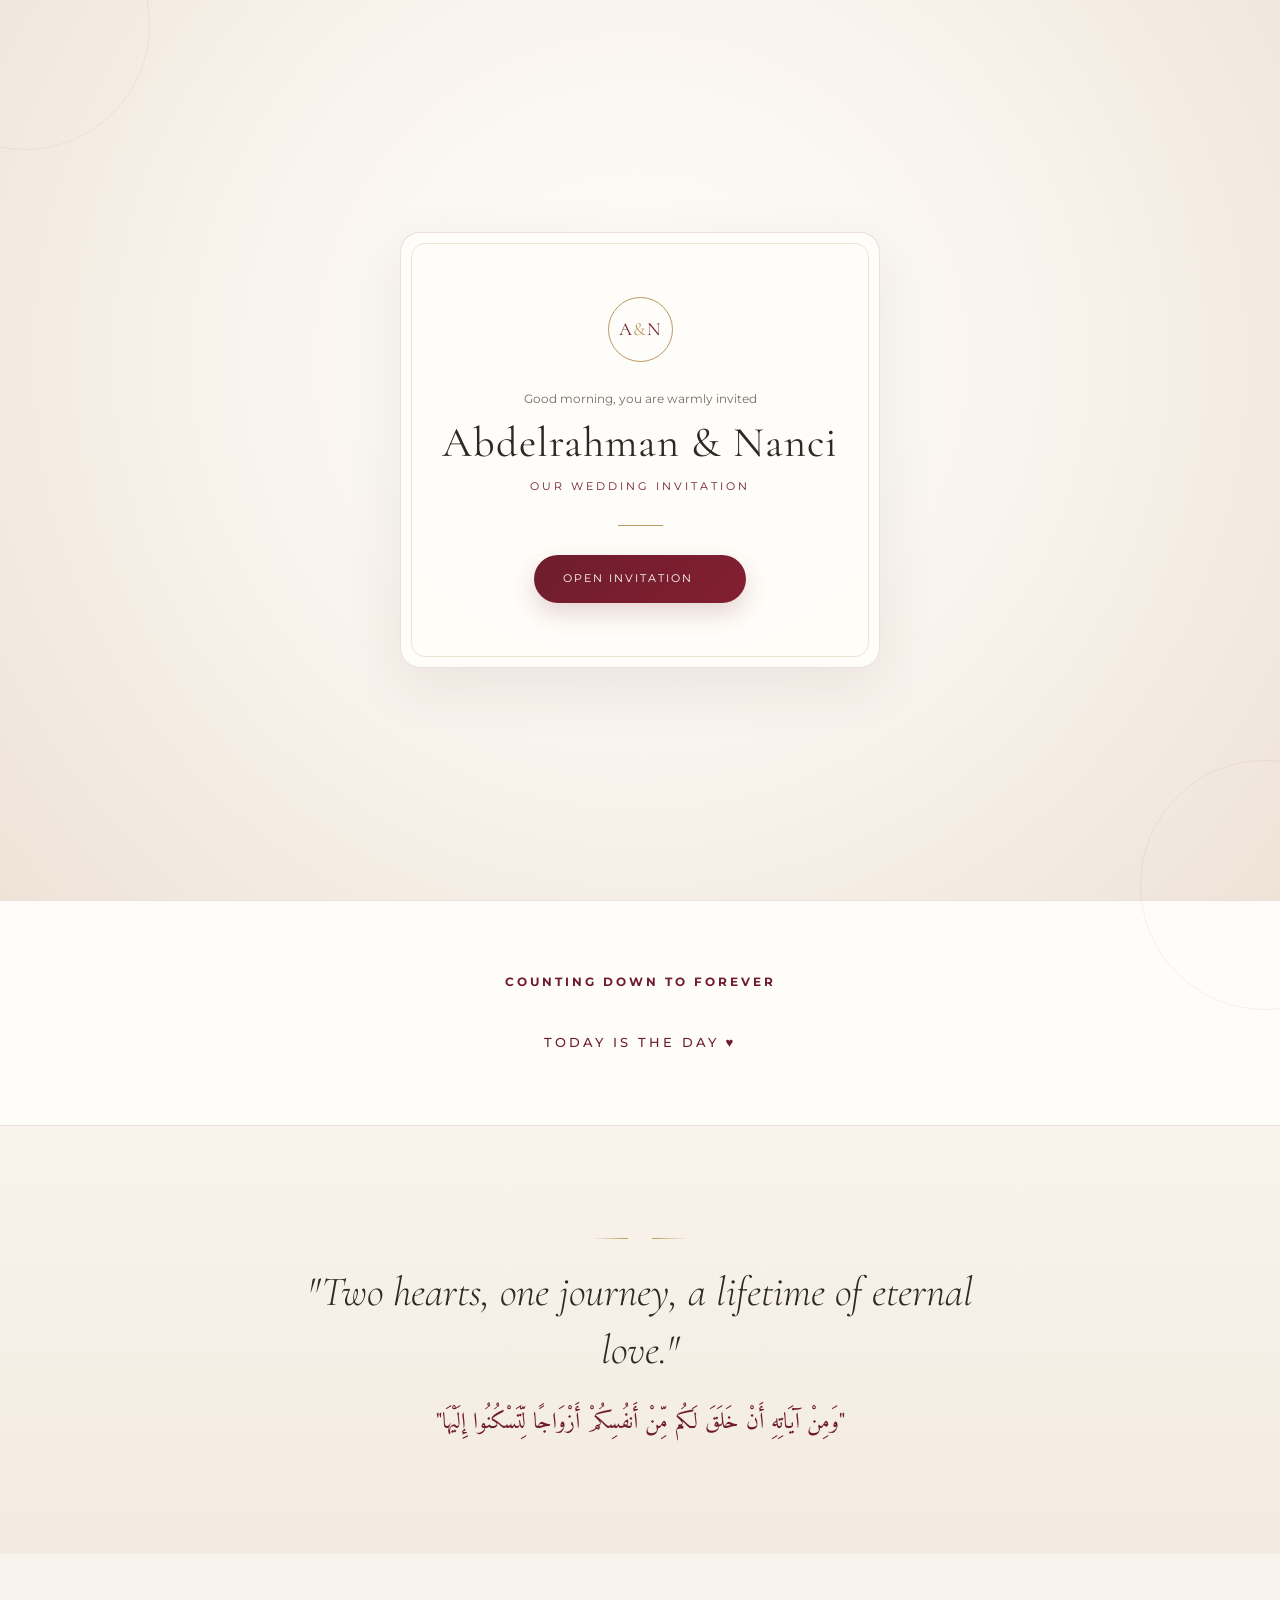
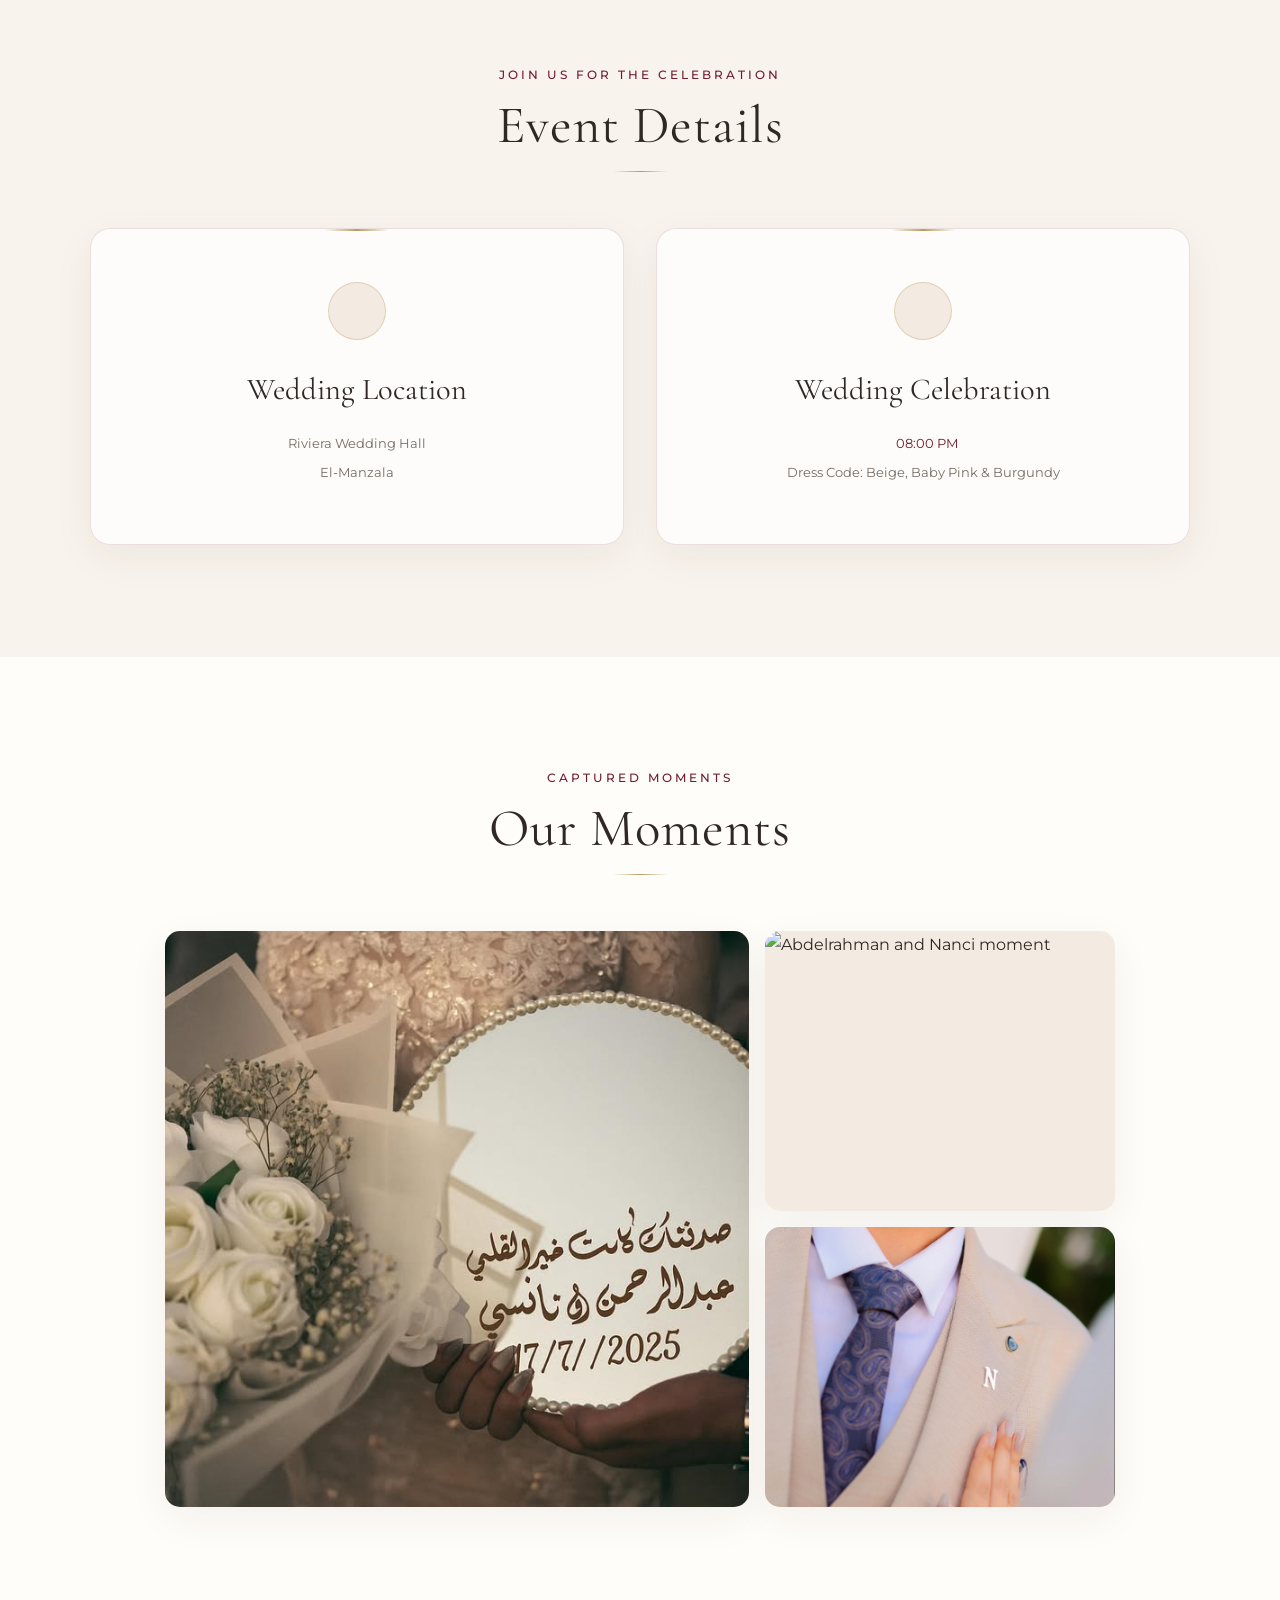
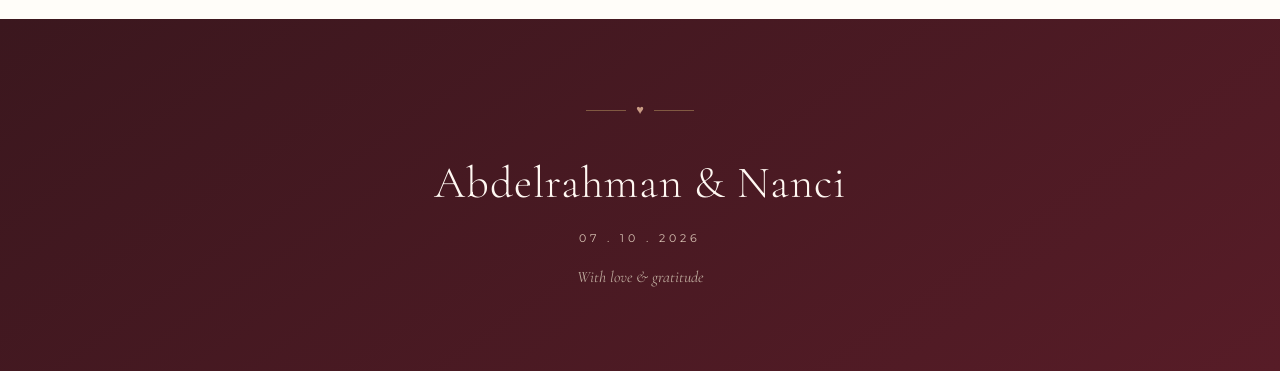
==== commit 90bc5be0: "Update image source in gallery item" ====
--- a/index.html
+++ b/index.html
@@ -564,10 +564,10 @@
 
                     <div
                         class="gallery-item item-tall"
-                        data-img-src="img/img2.png">
+                        data-img-src="img/img10.jpeg">
 
                         <img
-                            src="img/img2.png"
+                            src="img/img10.jpeg"
                             alt="Abdelrahman and Nanci moment"
                             loading="lazy">
 
@@ -682,4 +682,4 @@
     <script src="main.js"></script>
 
 </body>
-</html>+</html>
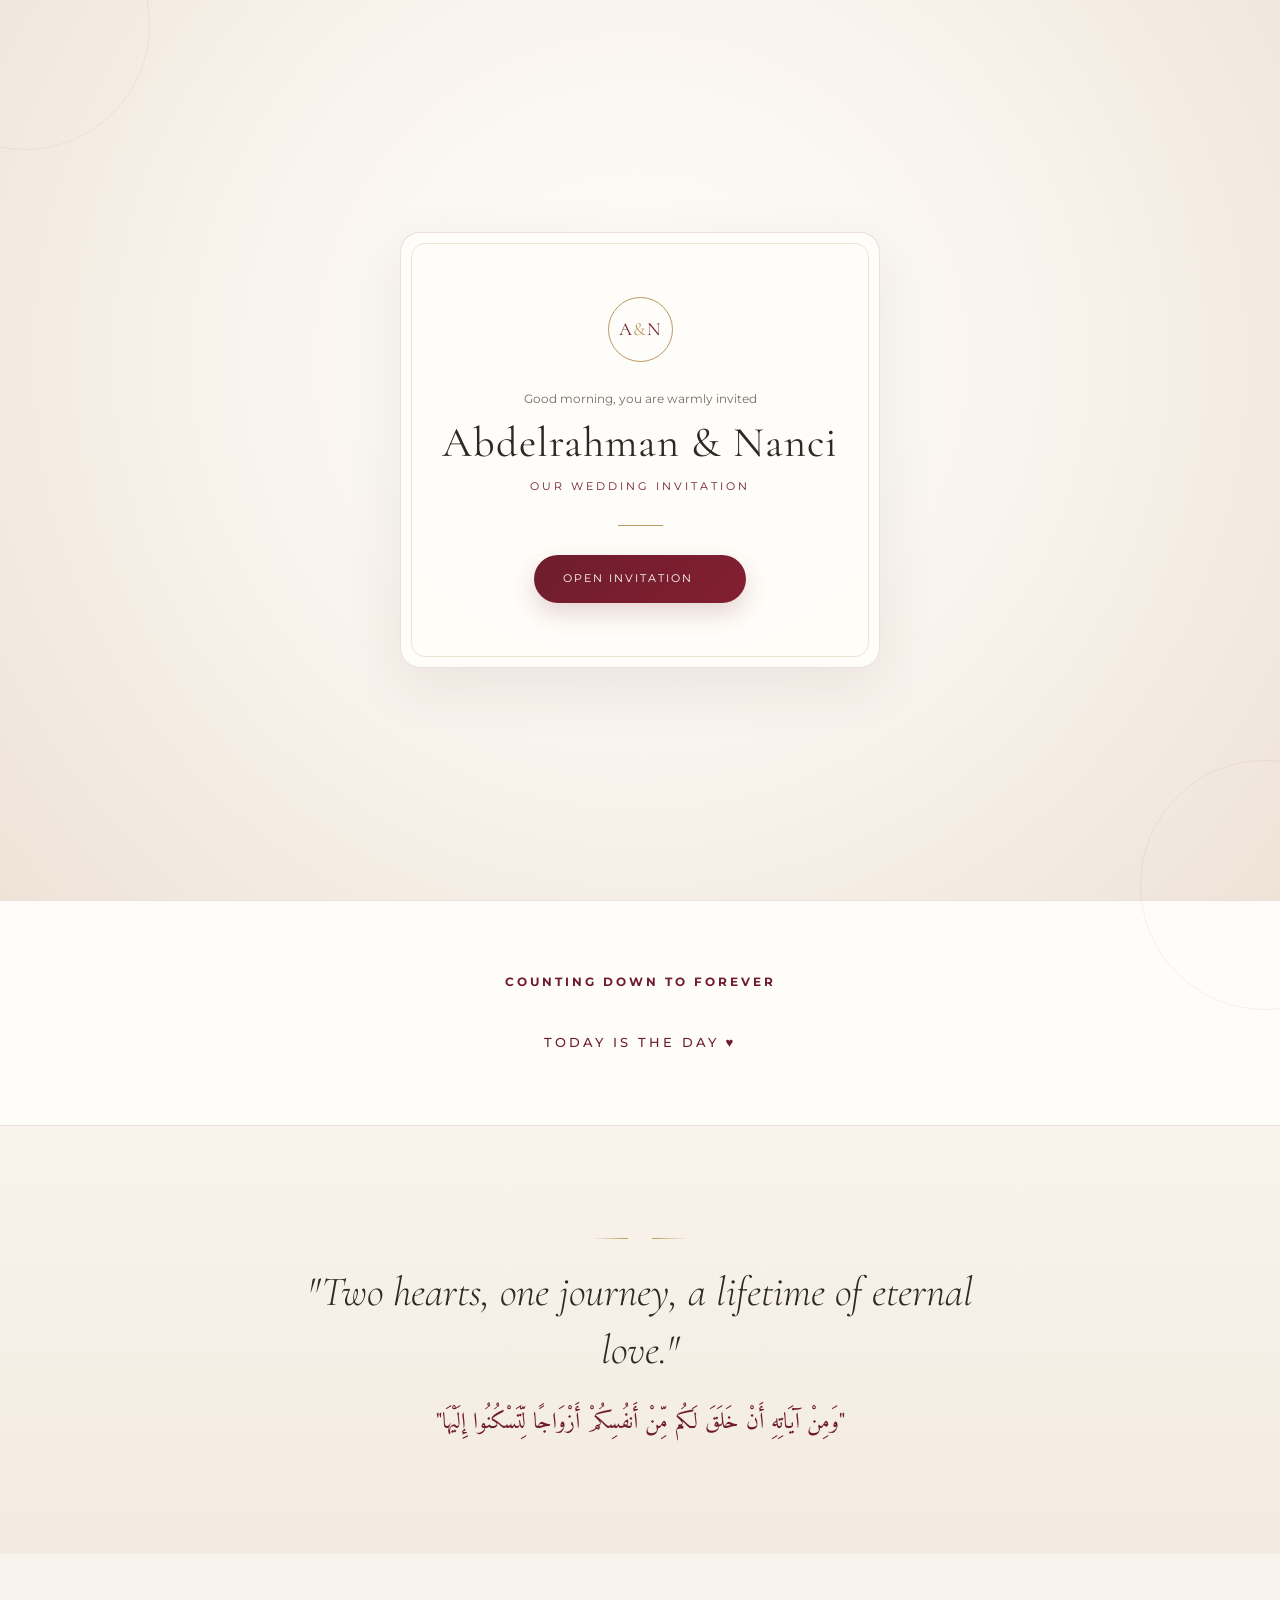
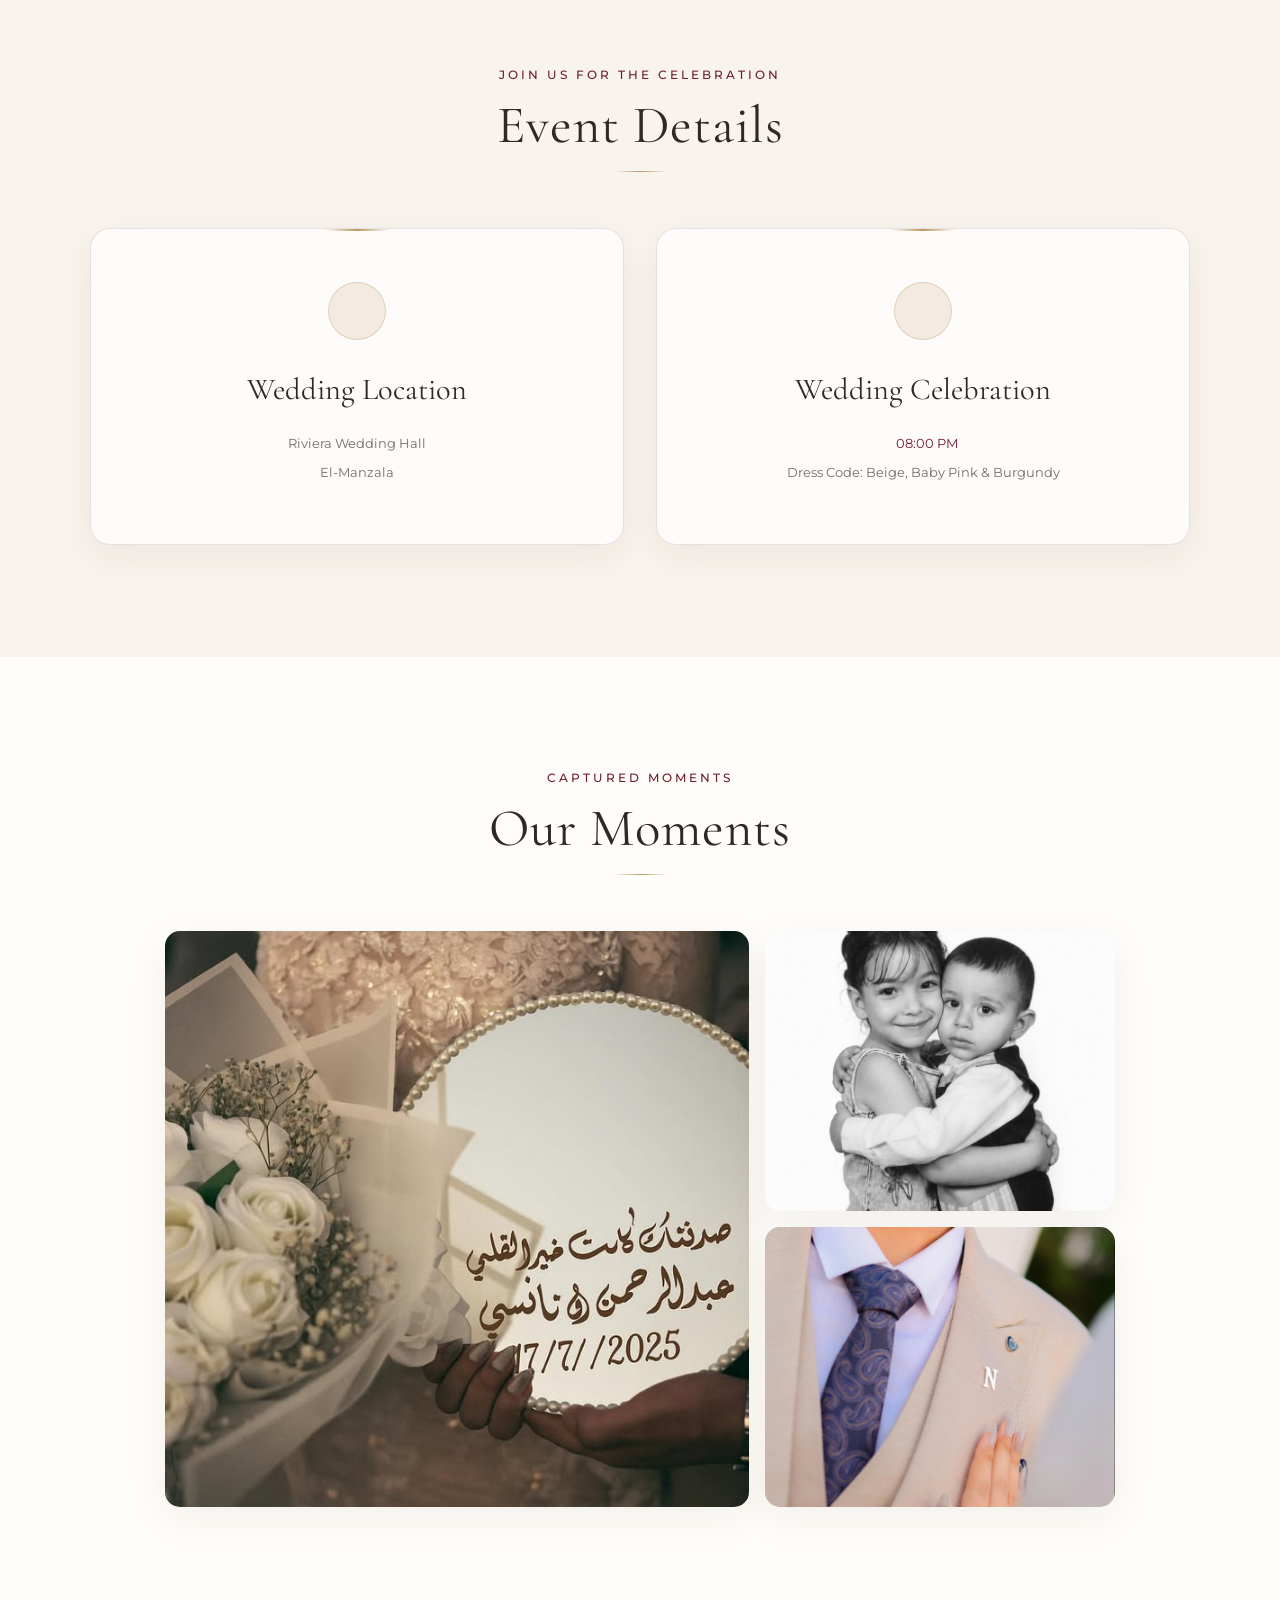
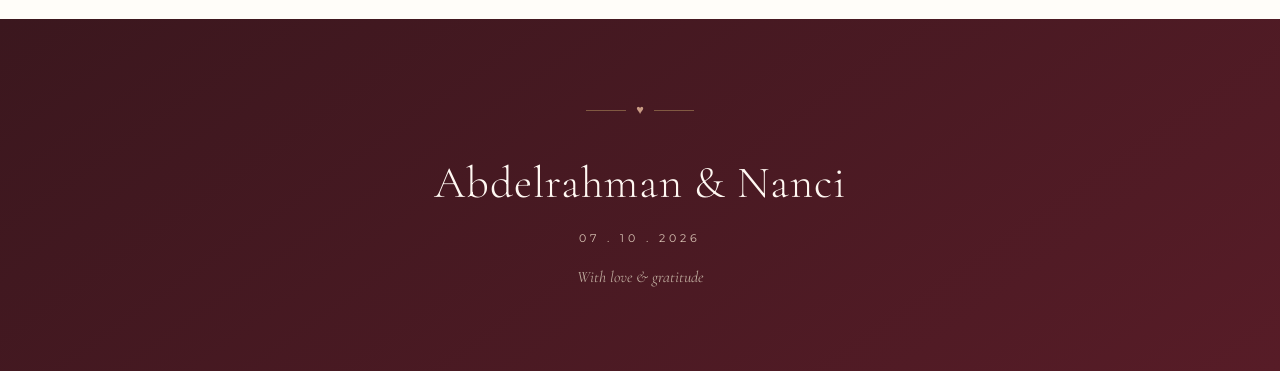
==== commit 6ee97d54: "Update image source in gallery item" ====
--- a/index.html
+++ b/index.html
@@ -562,7 +562,7 @@
                     </div>
 
 
-                    <div
+                   <div
                         class="gallery-item item-tall"
                         data-img-src="img/img10.jpeg">
 
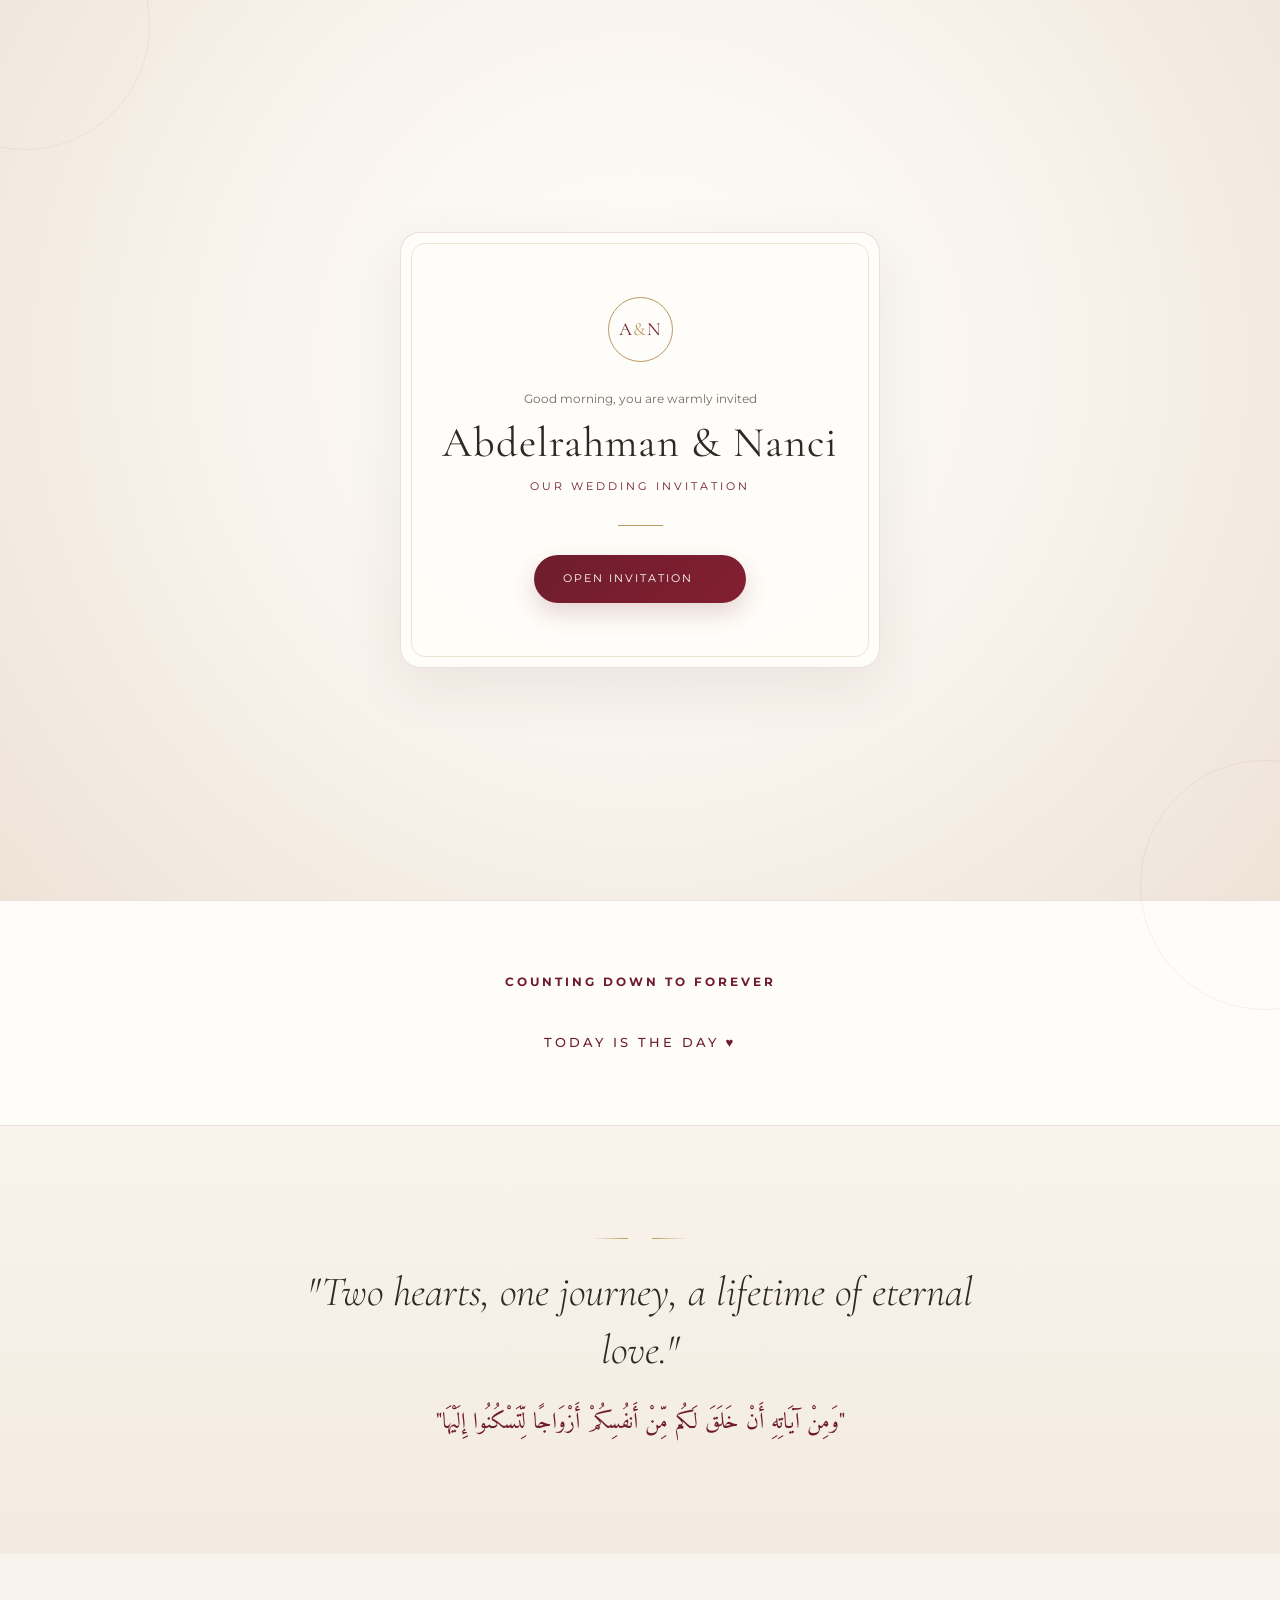
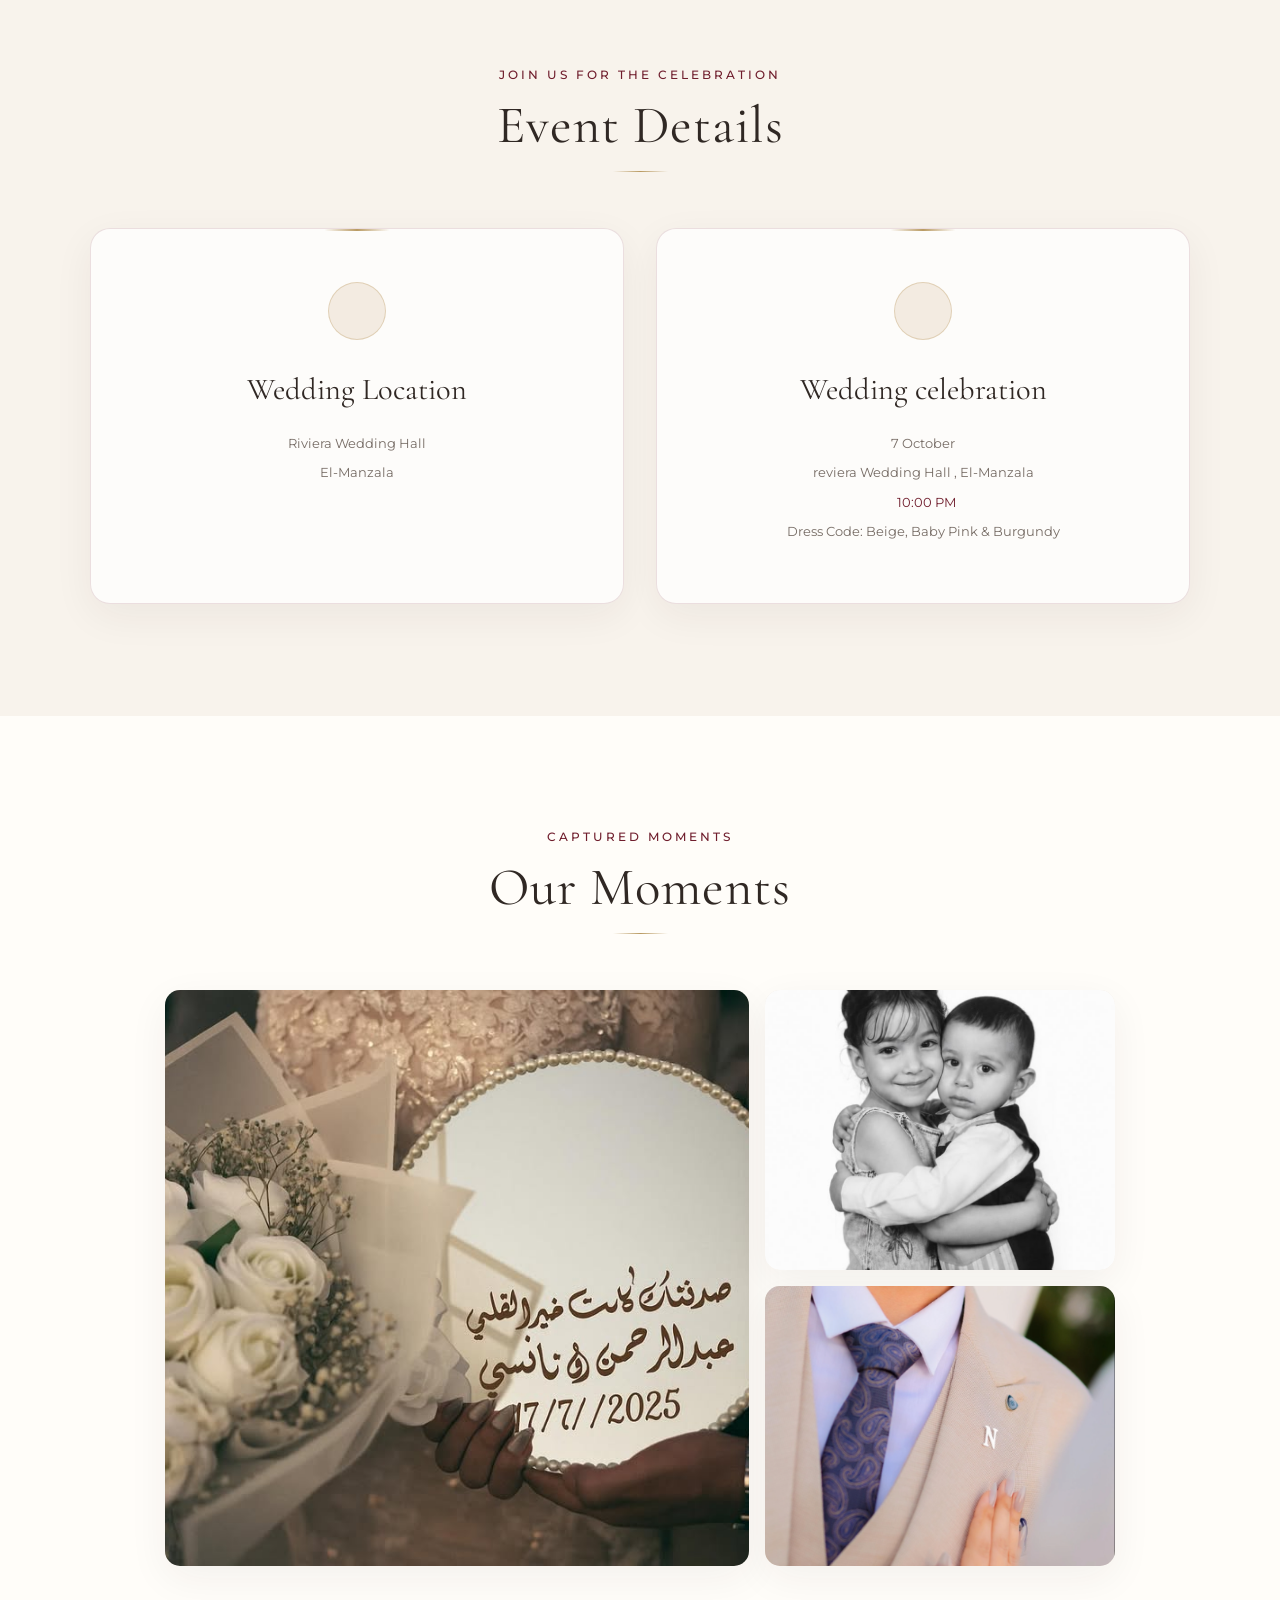
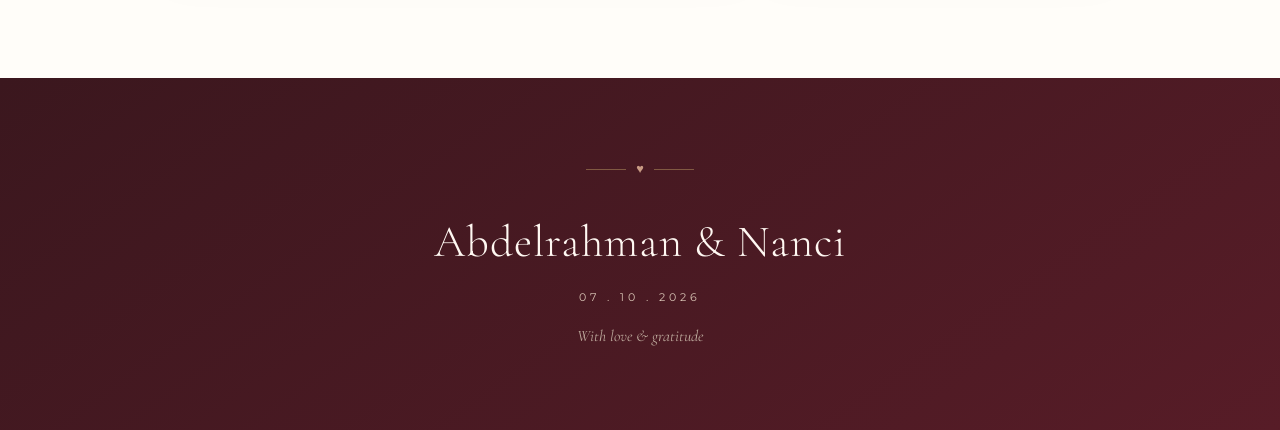
==== commit 1cb12068: "Update event details in index.html" ====
--- a/index.html
+++ b/index.html
@@ -472,23 +472,38 @@
                         <div class="event-card-top-line"></div>
 
                         <div class="event-icon-badge">
-                            <i data-lucide="glass-water"></i>
+                            <i data-lucide="gem"></i>
                         </div>
 
                         <h3
                             class="event-card-title"
                             data-i18n="receptionTitle">
 
-                            Wedding Celebration
+                            Wedding celebration
 
                         </h3>
+                         <p
+                            class="event-venue"
+                            data-i18n="ceremonyVenue">
+
+                            7 October
+
+                        </p>
+
+                        <p
+                            class="event-address"
+                            data-i18n="ceremonyAddress">
+
+                            reviera Wedding Hall , El-Manzala
+
+                        </p>
 
                         <p class="event-time">
 
                             <i data-lucide="clock"></i>
 
                             <span data-i18n="receptionTime">
-                                08:00 PM
+                                10:00 PM 
                             </span>
 
                         </p>
@@ -509,6 +524,7 @@
             </div>
 
         </section>
+
 
 
         <!-- =====================================
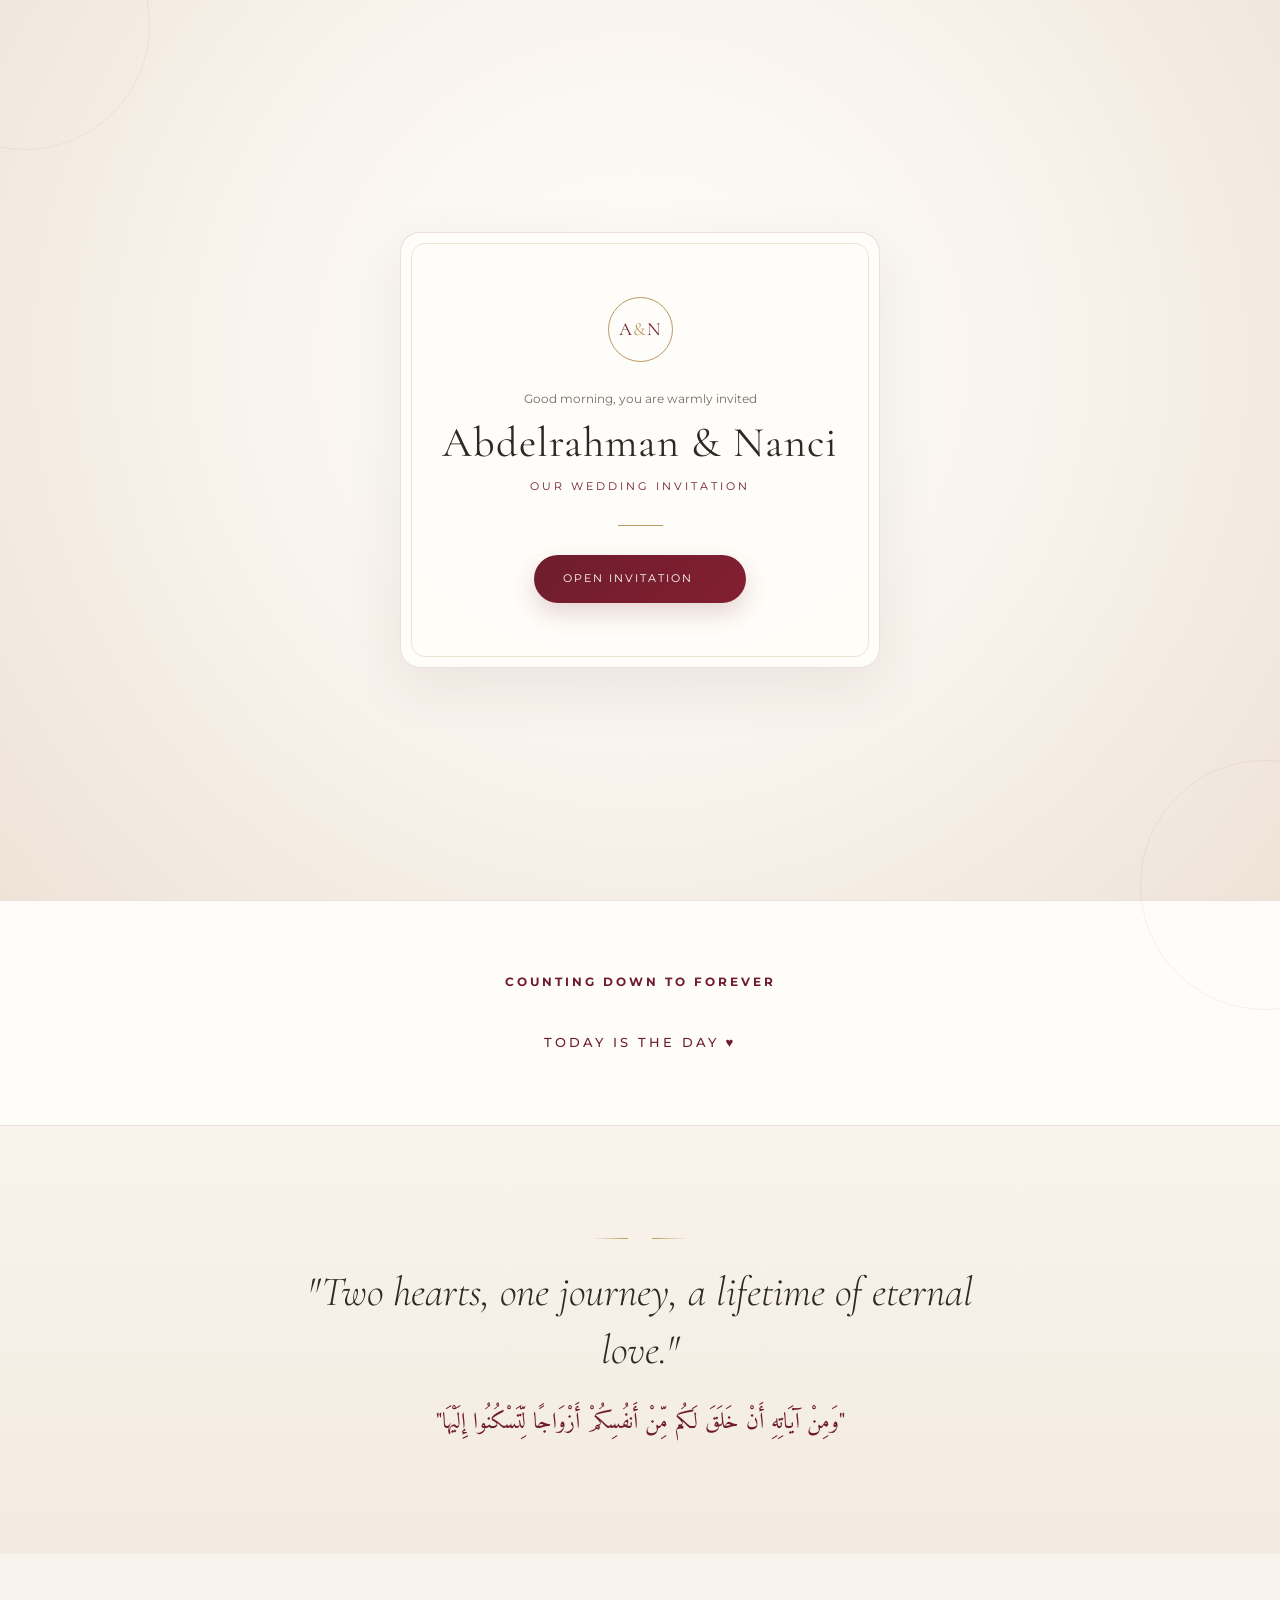
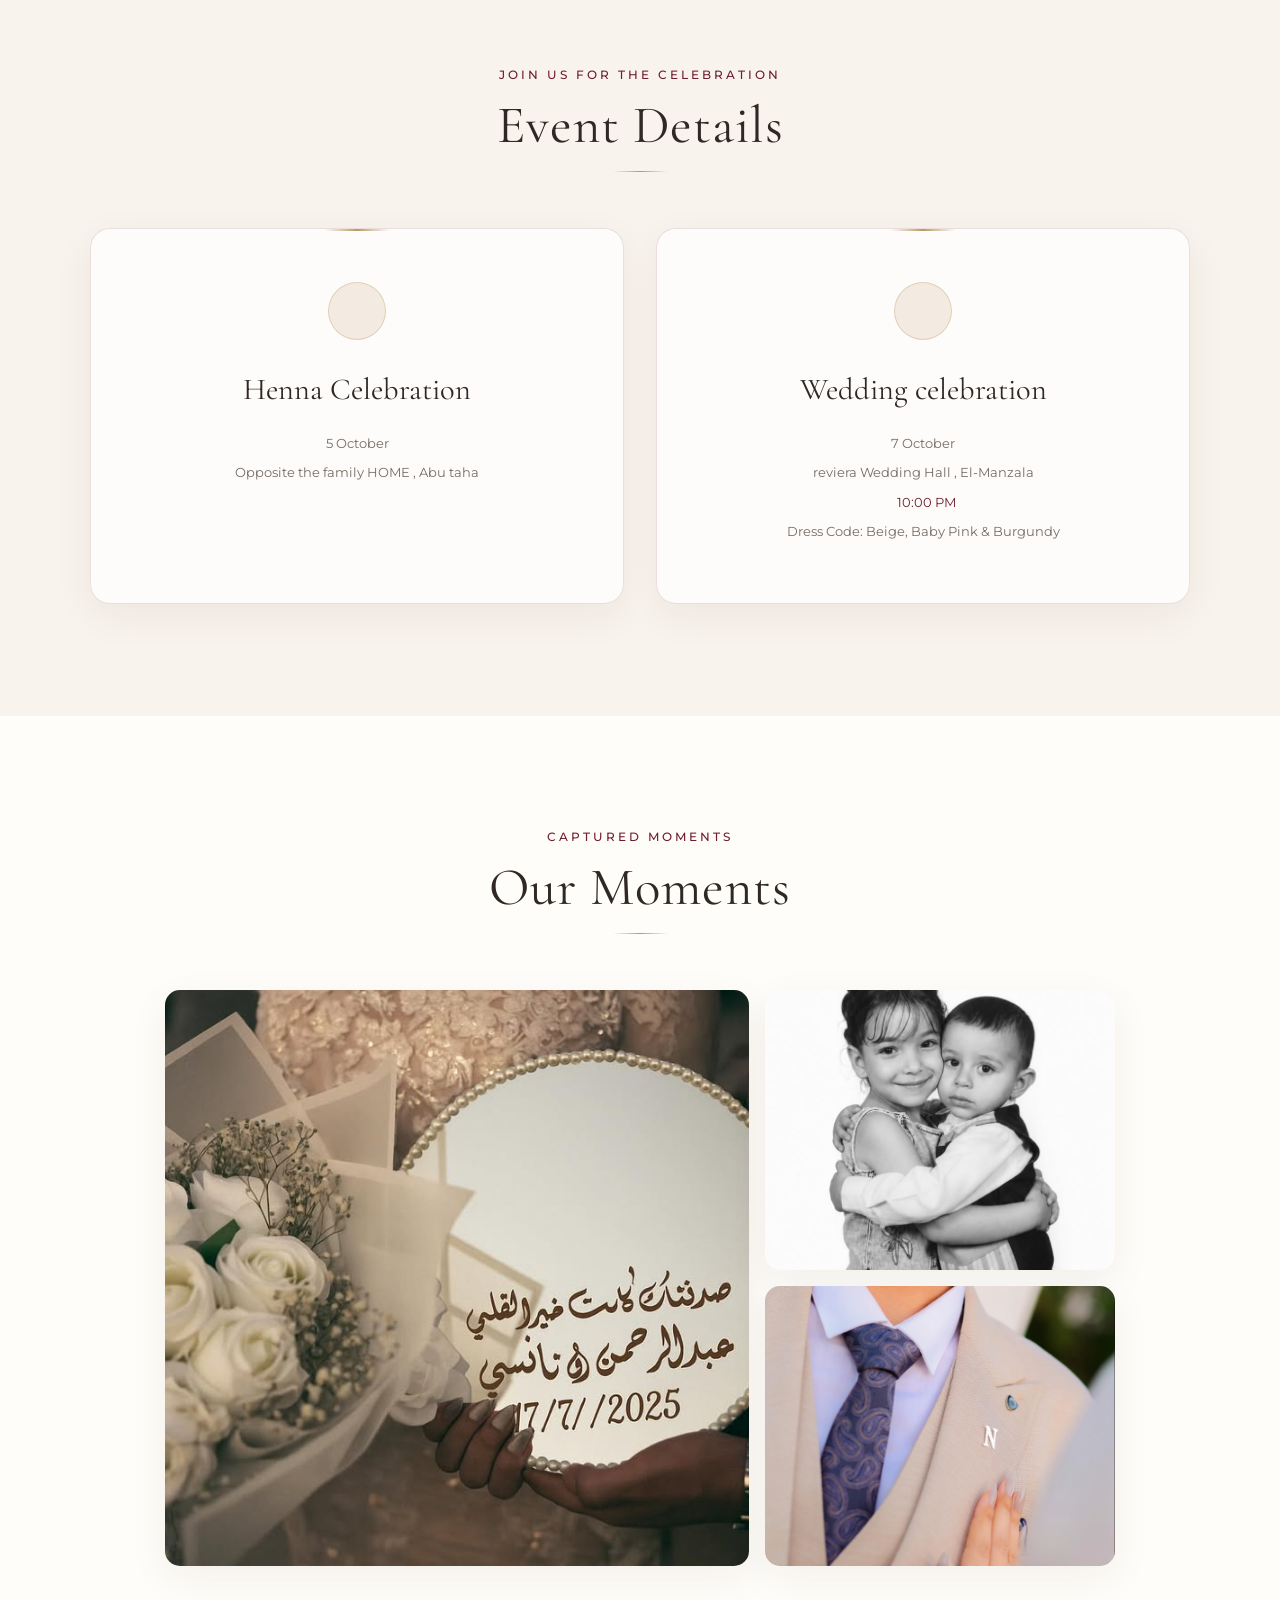
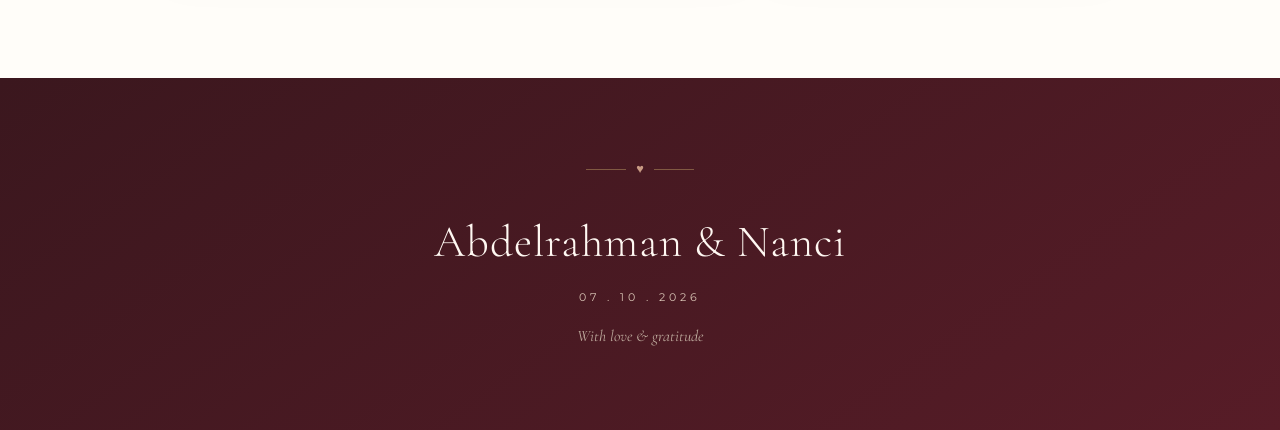
==== commit 0022dbcf: "Update event card details for Henna Celebration" ====
--- a/index.html
+++ b/index.html
@@ -431,19 +431,19 @@
 
 
                     <!-- LOCATION -->
-                    <div class="event-card">
+                   <div class="event-card">
 
                         <div class="event-card-top-line"></div>
 
                         <div class="event-icon-badge">
-                            <i data-lucide="map-pin"></i>
+                            <i data-lucide="flower-2"></i>
                         </div>
 
                         <h3
                             class="event-card-title"
                             data-i18n="ceremonyTitle">
 
-                            Wedding Location
+                            Henna Celebration
 
                         </h3>
 
@@ -451,7 +451,7 @@
                             class="event-venue"
                             data-i18n="ceremonyVenue">
 
-                            Riviera Wedding Hall
+                             5 October
 
                         </p>
 
@@ -459,7 +459,7 @@
                             class="event-address"
                             data-i18n="ceremonyAddress">
 
-                            El-Manzala
+                            Opposite the   family HOME , Abu taha 
 
                         </p>
 
